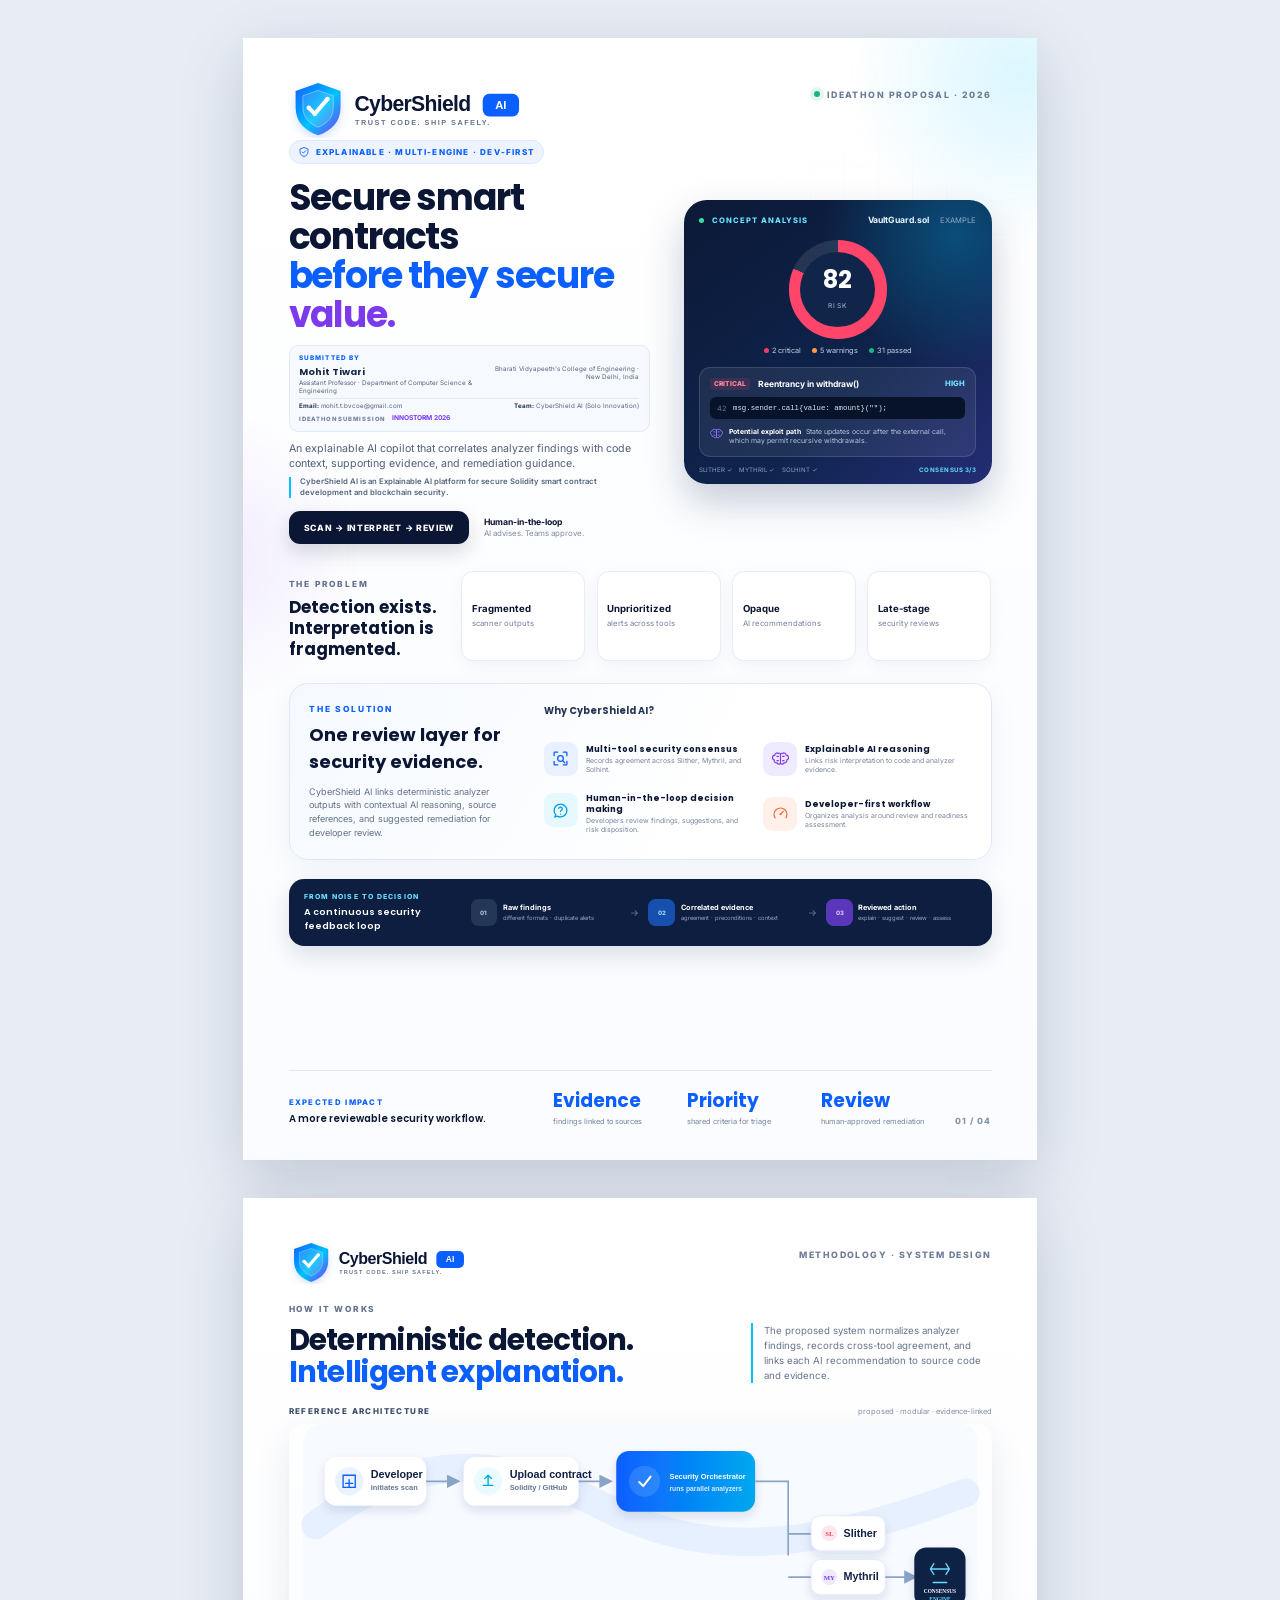
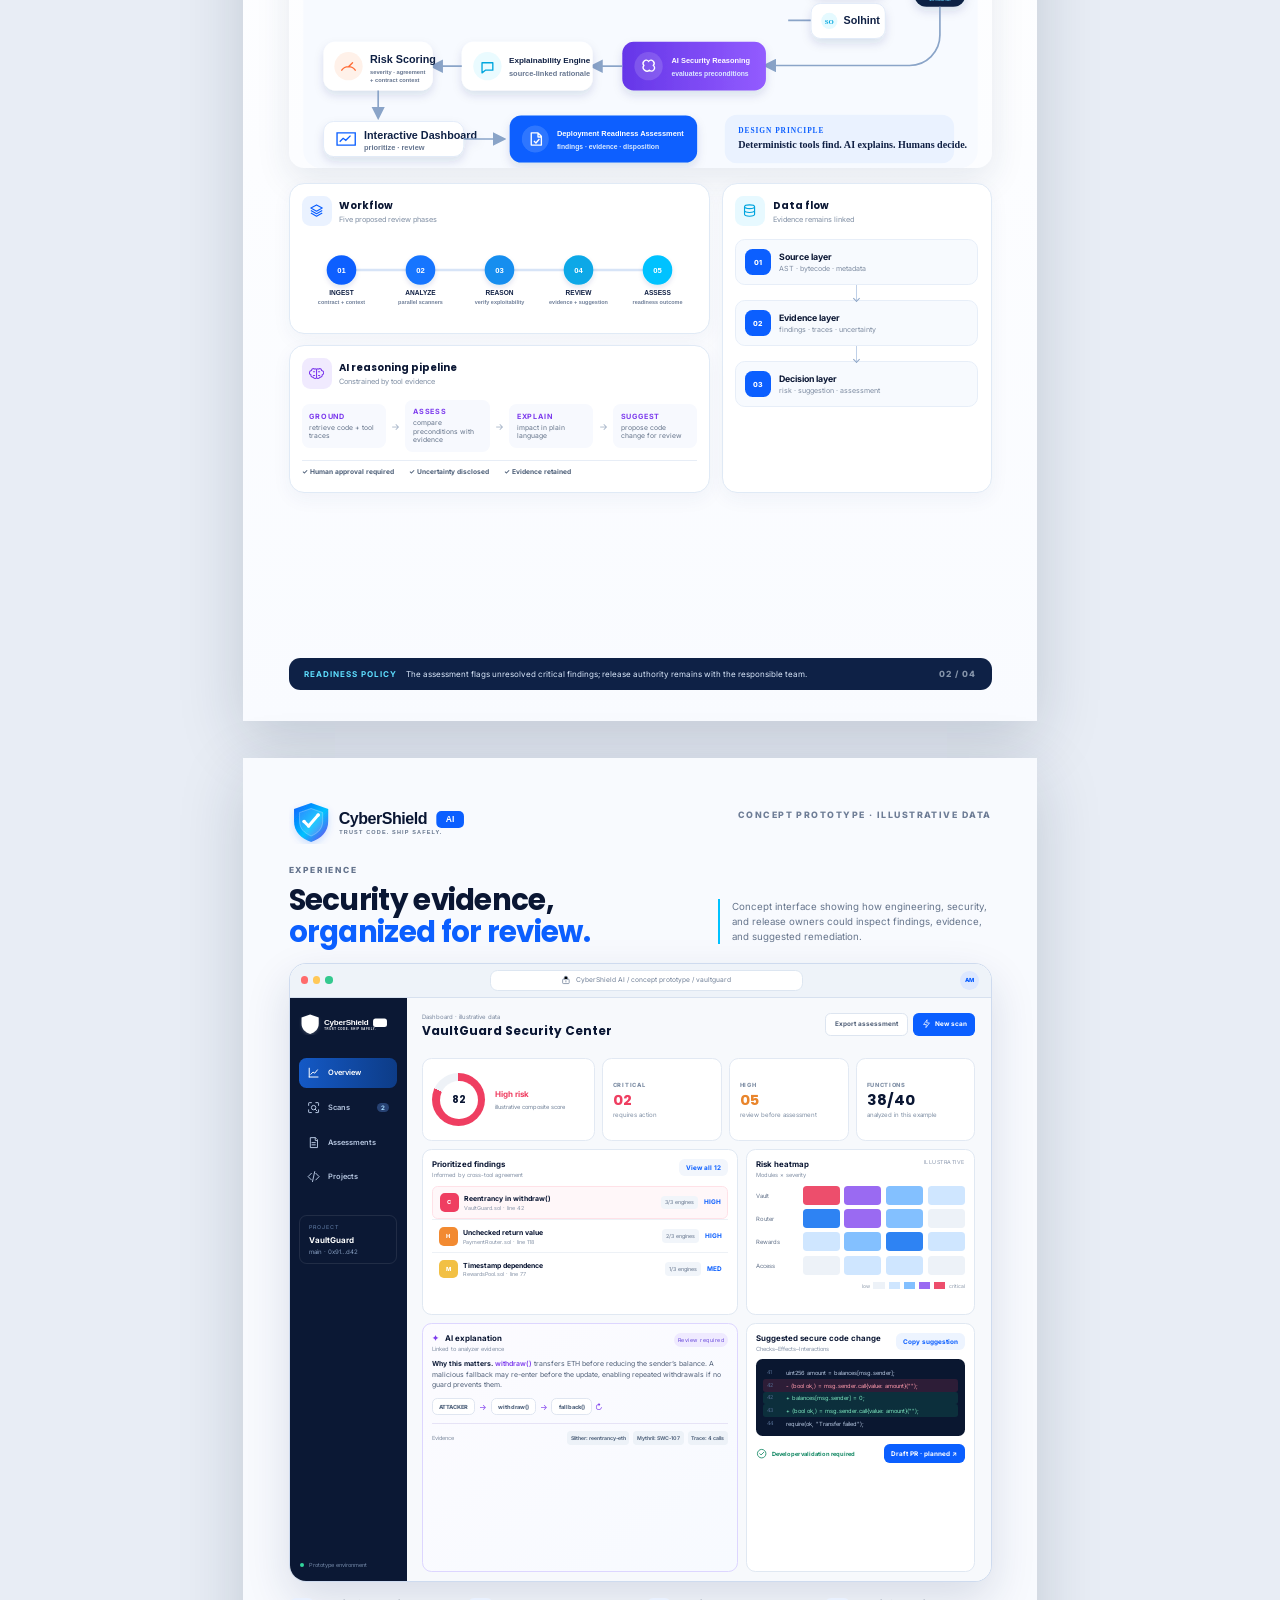
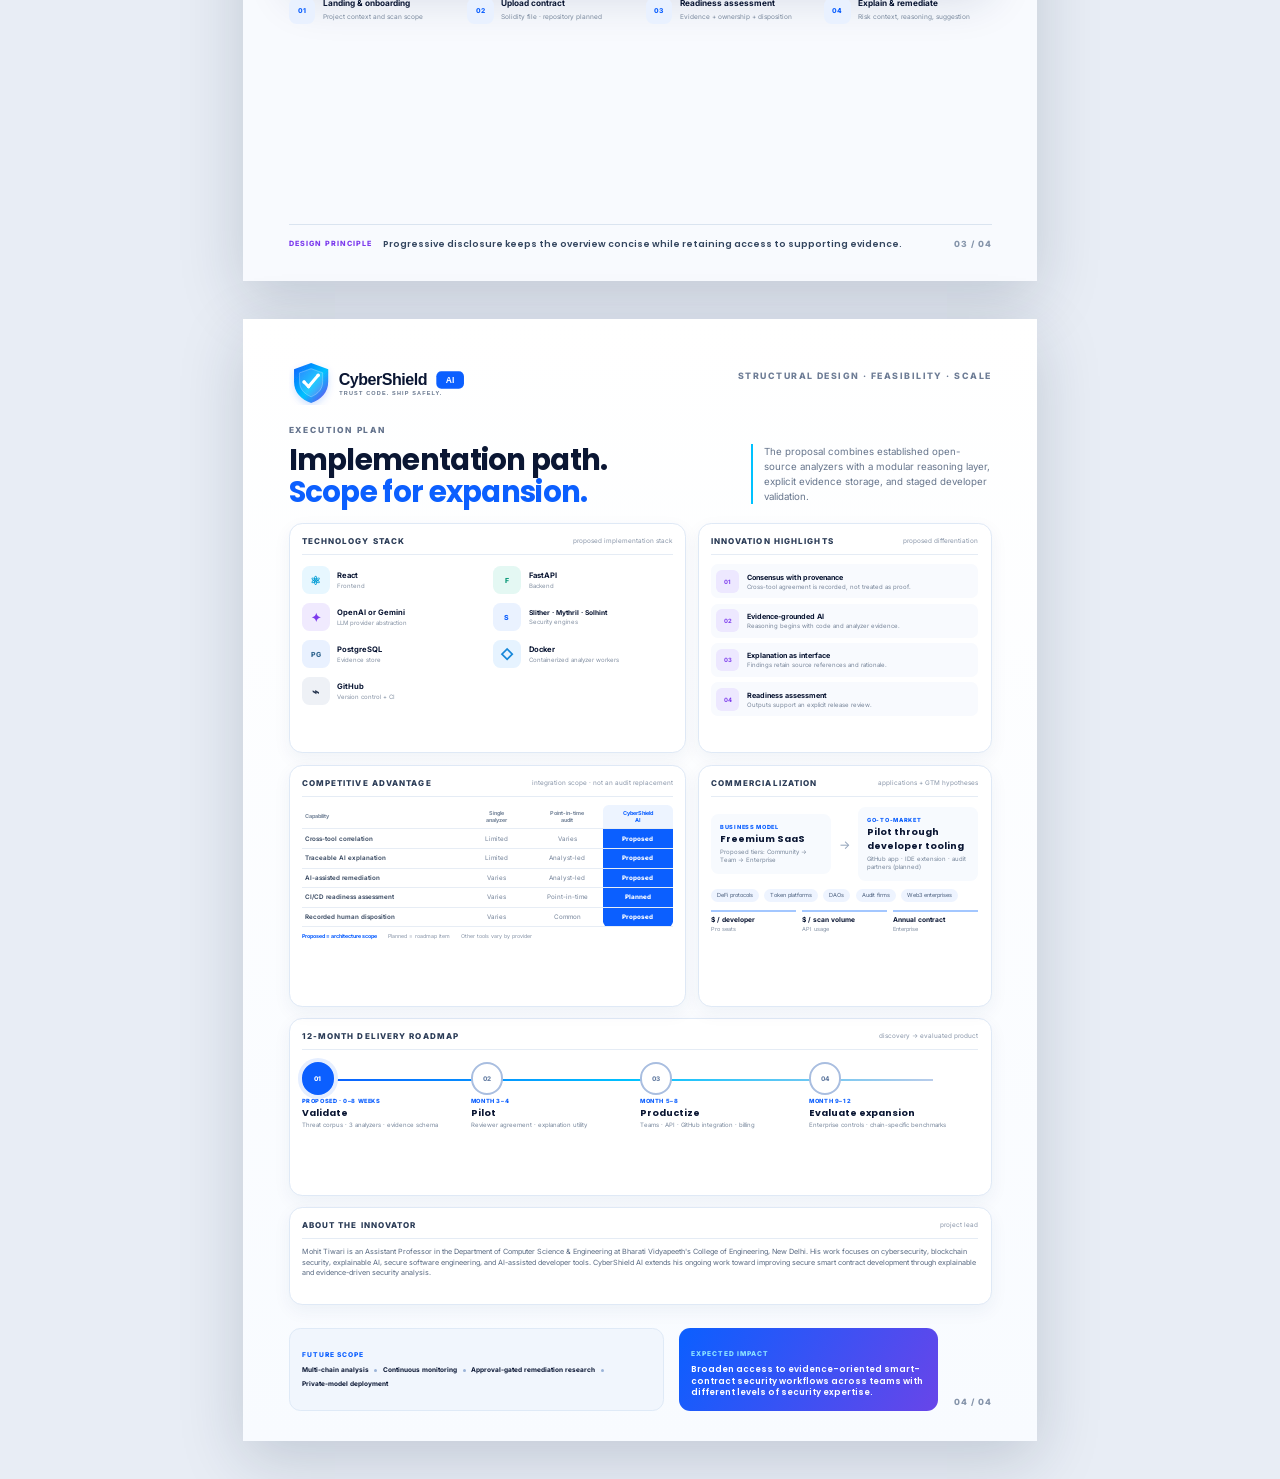
==== index.html @ bfceab49 "Initial release of CyberShield AI ideathon submission" ====
<!doctype html>
<html lang="en">
<head>
  <meta charset="utf-8">
  <meta name="viewport" content="width=device-width,initial-scale=1">
  <meta name="description" content="CyberShield AI — Explainable AI Copilot for Smart Contract Security. International ideathon proposal.">
  <title>CyberShield AI — Ideathon Proposal</title>
  <link rel="stylesheet" href="styles.css">
</head>
<body>
  <main class="proposal" aria-label="CyberShield AI four-page ideathon proposal">

    <!-- PAGE 1 — TITLE & IDEA -->
    <section class="page page-one" aria-labelledby="p1-title">
      <div class="orb orb-one"></div><div class="orb orb-two"></div><div class="grid-glow"></div>
      <header class="page-header">
        <img class="brand" src="assets/logo.svg" alt="CyberShield AI">
        <div class="header-meta"><span class="live-dot"></span> IDEATHON PROPOSAL · 2026</div>
      </header>

      <div class="hero-grid">
        <div class="hero-copy">
          <div class="eyebrow"><svg><use href="assets/icons/icons.svg#shield"></use></svg> EXPLAINABLE · MULTI-ENGINE · DEV-FIRST</div>
          <h1 id="p1-title">Secure smart contracts<br><span>before they secure</span><span>value.</span></h1>
          <div class="submission-meta" aria-label="Submission details">
            <div class="submission-label">SUBMITTED BY</div>
            <div class="submission-name"><strong>Mohit Tiwari</strong><span>Assistant Professor · Department of Computer Science &amp; Engineering</span></div>
            <div class="submission-affiliation">Bharati Vidyapeeth's College of Engineering · New Delhi, India</div>
            <div class="submission-contact"><span><b>Email:</b> mohit.t.bvcoe@gmail.com</span><span><b>Team:</b> CyberShield AI (Solo Innovation)</span></div>
            <div class="submission-event"><span>IDEATHON SUBMISSION</span><b>INNOSTORM 2026</b></div>
          </div>
          <p class="hero-sub">An explainable AI copilot that correlates analyzer findings with code context, supporting evidence, and remediation guidance.</p>
          <p class="platform-statement">CyberShield AI is an Explainable AI platform for secure Solidity smart contract development and blockchain security.</p>
          <div class="hero-actions">
            <div class="primary-pill">SCAN → INTERPRET → REVIEW</div>
            <div class="trust-note"><strong>Human-in-the-loop</strong><span>AI advises. Teams approve.</span></div>
          </div>
        </div>

        <div class="hero-visual" aria-label="CyberShield concept security analysis preview">
          <div class="visual-top"><span><i></i> CONCEPT ANALYSIS</span><b>VaultGuard.sol</b><em>EXAMPLE</em></div>
          <div class="score-ring"><div><strong>82</strong><span>RISK</span></div></div>
          <div class="signal-row"><span><i class="critical"></i>2 critical</span><span><i class="warning"></i>5 warnings</span><span><i class="passed"></i>31 passed</span></div>
          <div class="finding-card">
            <div class="finding-line"><span>CRITICAL</span><b>Reentrancy in withdraw()</b><em>HIGH</em></div>
            <div class="code-mini"><i>42</i><code>msg.sender.call{value: amount}("");</code></div>
            <div class="reason-mini"><svg><use href="assets/icons/icons.svg#brain"></use></svg><p><b>Potential exploit path</b> State updates occur after the external call, which may permit recursive withdrawals.</p></div>
          </div>
          <div class="visual-footer"><span>SLITHER ✓</span><span>MYTHRIL ✓</span><span>SOLHINT ✓</span><b>CONSENSUS 3/3</b></div>
        </div>
      </div>

      <div class="problem-strip">
        <div class="problem-lead"><span class="section-kicker">THE PROBLEM</span><h2>Detection exists.<br>Interpretation is fragmented.</h2></div>
        <div class="pain-stat"><strong>Fragmented</strong><span>scanner outputs</span></div>
        <div class="pain-stat"><strong>Unprioritized</strong><span>alerts across tools</span></div>
        <div class="pain-stat"><strong>Opaque</strong><span>AI recommendations</span></div>
        <div class="pain-stat"><strong>Late-stage</strong><span>security reviews</span></div>
      </div>

      <div class="solution-block">
        <div class="solution-intro">
          <div class="section-kicker blue">THE SOLUTION</div>
          <h2>One review layer for security evidence.</h2>
          <p>CyberShield AI links deterministic analyzer outputs with contextual AI reasoning, source references, and suggested remediation for developer review.</p>
        </div>
        <div class="features-grid">
          <div class="why-heading">Why CyberShield AI?</div>
          <article><span class="feature-icon"><svg><use href="assets/icons/icons.svg#scan"></use></svg></span><h3>Multi-tool security consensus</h3><p>Records agreement across Slither, Mythril, and Solhint.</p></article>
          <article><span class="feature-icon violet"><svg><use href="assets/icons/icons.svg#brain"></use></svg></span><h3>Explainable AI reasoning</h3><p>Links risk interpretation to code and analyzer evidence.</p></article>
          <article><span class="feature-icon cyan"><svg><use href="assets/icons/icons.svg#explain"></use></svg></span><h3>Human-in-the-loop decision making</h3><p>Developers review findings, suggestions, and risk disposition.</p></article>
          <article><span class="feature-icon orange"><svg><use href="assets/icons/icons.svg#gauge"></use></svg></span><h3>Developer-first workflow</h3><p>Organizes analysis around review and readiness assessment.</p></article>
        </div>
      </div>

      <div class="decision-bridge" aria-label="CyberShield transformation from analyzer findings to deployment readiness assessment">
        <div class="bridge-label"><span>FROM NOISE TO DECISION</span><b>A continuous security feedback loop</b></div>
        <div class="bridge-step muted"><i>01</i><p><b>Raw findings</b><span>different formats · duplicate alerts</span></p></div><em>→</em>
        <div class="bridge-step blue"><i>02</i><p><b>Correlated evidence</b><span>agreement · preconditions · context</span></p></div><em>→</em>
        <div class="bridge-step violet"><i>03</i><p><b>Reviewed action</b><span>explain · suggest · review · assess</span></p></div>
      </div>

      <footer class="impact-footer">
        <div class="impact-label"><span>EXPECTED IMPACT</span><b>A more reviewable security workflow.</b></div>
        <div class="metric"><strong>Evidence</strong><span>findings linked to sources</span></div>
        <div class="metric"><strong>Priority</strong><span>shared criteria for triage</span></div>
        <div class="metric"><strong>Review</strong><span>human-approved remediation</span></div>
        <div class="page-no">01 / 04</div>
      </footer>
    </section>

    <!-- PAGE 2 — METHODOLOGY -->
    <section class="page page-two" aria-labelledby="p2-title">
      <header class="page-header compact">
        <img class="brand small" src="assets/logo.svg" alt="CyberShield AI">
        <div class="page-label">METHODOLOGY · SYSTEM DESIGN</div>
      </header>
      <div class="title-row">
        <div><span class="section-kicker">HOW IT WORKS</span><h2 id="p2-title">Deterministic detection.<br><span>Intelligent explanation.</span></h2></div>
        <p>The proposed system normalizes analyzer findings, records cross-tool agreement, and links each AI recommendation to source code and evidence.</p>
      </div>

      <div class="architecture-wrap">
        <div class="diagram-caption"><span>REFERENCE ARCHITECTURE</span><em>proposed · modular · evidence-linked</em></div>
        <img src="assets/architecture.svg" alt="CyberShield AI reference architecture">
      </div>

      <div class="methodology-grid">
        <article class="method-card workflow-card">
          <div class="card-heading"><span class="iconbox"><svg><use href="assets/icons/icons.svg#layers"></use></svg></span><div><b>Workflow</b><small>Five proposed review phases</small></div></div>
          <img src="assets/workflow.svg" alt="Five-stage workflow from contract ingestion to readiness assessment">
        </article>
        <article class="method-card data-card">
          <div class="card-heading"><span class="iconbox cyan"><svg><use href="assets/icons/icons.svg#database"></use></svg></span><div><b>Data flow</b><small>Evidence remains linked</small></div></div>
          <div class="flow-stack">
            <div><span>01</span><p><b>Source layer</b><small>AST · bytecode · metadata</small></p></div>
            <i></i>
            <div><span>02</span><p><b>Evidence layer</b><small>findings · traces · uncertainty</small></p></div>
            <i></i>
            <div><span>03</span><p><b>Decision layer</b><small>risk · suggestion · assessment</small></p></div>
          </div>
        </article>
        <article class="method-card ai-card">
          <div class="card-heading"><span class="iconbox violet"><svg><use href="assets/icons/icons.svg#brain"></use></svg></span><div><b>AI reasoning pipeline</b><small>Constrained by tool evidence</small></div></div>
          <div class="reason-chain">
            <div><b>GROUND</b><span>retrieve code + tool traces</span></div><i>→</i>
            <div><b>ASSESS</b><span>compare preconditions with evidence</span></div><i>→</i>
            <div><b>EXPLAIN</b><span>impact in plain language</span></div><i>→</i>
            <div><b>SUGGEST</b><span>propose code change for review</span></div>
          </div>
          <div class="guardrail-row"><span>✓ Human approval required</span><span>✓ Uncertainty disclosed</span><span>✓ Evidence retained</span></div>
        </article>
      </div>

      <div class="method-footer"><div><b>READINESS POLICY</b> The assessment flags unresolved critical findings; release authority remains with the responsible team.</div><span class="page-no">02 / 04</span></div>
    </section>

    <!-- PAGE 3 — PROTOTYPE -->
    <section class="page page-three" aria-labelledby="p3-title">
      <header class="page-header compact">
        <img class="brand small" src="assets/logo.svg" alt="CyberShield AI">
        <div class="page-label">CONCEPT PROTOTYPE · ILLUSTRATIVE DATA</div>
      </header>
      <div class="title-row prototype-title">
        <div><span class="section-kicker">EXPERIENCE</span><h2 id="p3-title">Security evidence,<br><span>organized for review.</span></h2></div>
        <p>Concept interface showing how engineering, security, and release owners could inspect findings, evidence, and suggested remediation.</p>
      </div>

      <div class="product-stage">
        <div class="browser-chrome"><div class="traffic"><i></i><i></i><i></i></div><div class="urlbar"><svg><use href="assets/icons/icons.svg#lock"></use></svg> CyberShield AI / concept prototype / vaultguard</div><div class="avatar">AM</div></div>
        <div class="product-shell">
          <aside class="sidebar">
            <img src="assets/logo.svg" alt="CyberShield AI">
            <nav><a class="active"><svg><use href="assets/icons/icons.svg#chart"></use></svg>Overview</a><a><svg><use href="assets/icons/icons.svg#scan"></use></svg>Scans <b>2</b></a><a><svg><use href="assets/icons/icons.svg#report"></use></svg>Assessments</a><a><svg><use href="assets/icons/icons.svg#code"></use></svg>Projects</a></nav>
            <div class="side-project"><span>PROJECT</span><b>VaultGuard</b><small>main · 0x91…d42</small></div>
            <div class="side-bottom"><span class="status-dot"></span> Prototype environment</div>
          </aside>
          <div class="app-main">
            <div class="app-top"><div><span>Dashboard · illustrative data</span><b>VaultGuard Security Center</b></div><div class="app-actions"><button class="ghost-btn">Export assessment</button><button class="scan-btn"><svg><use href="assets/icons/icons.svg#bolt"></use></svg> New scan</button></div></div>
            <div class="kpi-row">
              <div class="risk-kpi"><div class="mini-ring"><strong>82</strong></div><p><b>High risk</b><span>illustrative composite score</span></p></div>
              <div><span>CRITICAL</span><strong class="red">02</strong><small>requires action</small></div>
              <div><span>HIGH</span><strong class="amber">05</strong><small>review before assessment</small></div>
              <div><span>FUNCTIONS</span><strong>38/40</strong><small>analyzed in this example</small></div>
            </div>
            <div class="dashboard-grid">
              <section class="dash-card findings">
                <div class="dash-head"><div><b>Prioritized findings</b><span>Informed by cross-tool agreement</span></div><button>View all 12</button></div>
                <div class="finding-row selected"><span class="sev critical">C</span><div><b>Reentrancy in withdraw()</b><small>VaultGuard.sol · line 42</small></div><em>3/3 engines</em><strong>HIGH</strong></div>
                <div class="finding-row"><span class="sev high">H</span><div><b>Unchecked return value</b><small>PaymentRouter.sol · line 118</small></div><em>2/3 engines</em><strong>HIGH</strong></div>
                <div class="finding-row"><span class="sev medium">M</span><div><b>Timestamp dependence</b><small>RewardsPool.sol · line 77</small></div><em>1/3 engines</em><strong>MED</strong></div>
              </section>
              <section class="dash-card heatmap">
                <div class="dash-head"><div><b>Risk heatmap</b><span>Modules × severity</span></div><small>ILLUSTRATIVE</small></div>
                <div class="heat-labels"><span>Vault</span><i class="h5"></i><i class="h4"></i><i class="h2"></i><i class="h1"></i><span>Router</span><i class="h3"></i><i class="h4"></i><i class="h2"></i><i class="h0"></i><span>Rewards</span><i class="h1"></i><i class="h2"></i><i class="h3"></i><i class="h1"></i><span>Access</span><i class="h0"></i><i class="h1"></i><i class="h1"></i><i class="h0"></i></div>
                <div class="heat-legend"><span>low</span><i></i><i></i><i></i><i></i><i></i><span>critical</span></div>
              </section>
              <section class="dash-card ai-panel">
                <div class="dash-head"><div><b><span class="ai-spark">✦</span> AI explanation</b><span>Linked to analyzer evidence</span></div><small class="confidence">Review required</small></div>
                <p><strong>Why this matters.</strong> <code>withdraw()</code> transfers ETH before reducing the sender’s balance. A malicious fallback may re-enter before the update, enabling repeated withdrawals if no guard prevents them.</p>
                <div class="exploit-path"><span>ATTACKER</span><i>→</i><span>withdraw()</span><i>→</i><span>fallback()</span><i>↻</i></div>
                <div class="evidence"><span>Evidence</span><b>Slither: reentrancy-eth</b><b>Mythril: SWC-107</b><b>Trace: 4 calls</b></div>
              </section>
              <section class="dash-card code-panel">
                <div class="dash-head"><div><b>Suggested secure code change</b><span>Checks–Effects–Interactions</span></div><button class="copy">Copy suggestion</button></div>
                <div class="diff"><div><i>41</i><code>uint256 amount = balances[msg.sender];</code></div><div class="minus"><i>42</i><code>- (bool ok,) = msg.sender.call{value: amount}("");</code></div><div class="plus"><i>42</i><code>+ balances[msg.sender] = 0;</code></div><div class="plus"><i>43</i><code>+ (bool ok,) = msg.sender.call{value: amount}("");</code></div><div><i>44</i><code>require(ok, "Transfer failed");</code></div></div>
                <div class="recommend-footer"><span><svg><use href="assets/icons/icons.svg#check"></use></svg> Developer validation required</span><button>Draft PR · planned ↗</button></div>
              </section>
            </div>
          </div>
        </div>
      </div>

      <div class="prototype-captions">
        <div><span>01</span><b>Landing & onboarding</b><small>Project context and scan scope</small></div>
        <div><span>02</span><b>Upload contract</b><small>Solidity file · repository planned</small></div>
        <div><span>03</span><b>Readiness assessment</b><small>Evidence + ownership + disposition</small></div>
        <div><span>04</span><b>Explain & remediate</b><small>Risk context, reasoning, suggestion</small></div>
      </div>
      <div class="page-three-footer"><span>DESIGN PRINCIPLE</span><b>Progressive disclosure keeps the overview concise while retaining access to supporting evidence.</b><span class="page-no">03 / 04</span></div>
    </section>

    <!-- PAGE 4 — STRUCTURAL DESIGN & FEASIBILITY -->
    <section class="page page-four" aria-labelledby="p4-title">
      <header class="page-header compact">
        <img class="brand small" src="assets/logo.svg" alt="CyberShield AI">
        <div class="page-label">STRUCTURAL DESIGN · FEASIBILITY · SCALE</div>
      </header>
      <div class="title-row feasibility-title">
        <div><span class="section-kicker">EXECUTION PLAN</span><h2 id="p4-title">Implementation path.<br><span>Scope for expansion.</span></h2></div>
        <p>The proposal combines established open-source analyzers with a modular reasoning layer, explicit evidence storage, and staged developer validation.</p>
      </div>

      <div class="feasibility-grid">
        <section class="stack-card panel">
          <div class="panel-title"><span>TECHNOLOGY STACK</span><small>proposed implementation stack</small></div>
          <div class="stack-grid">
            <div><span class="tech-logo react">⚛</span><p><b>React</b><small>Frontend</small></p></div>
            <div><span class="tech-logo fast">F</span><p><b>FastAPI</b><small>Backend</small></p></div>
            <div><span class="tech-logo ai">✦</span><p><b>OpenAI or Gemini</b><small>LLM provider abstraction</small></p></div>
            <div><span class="tech-logo secure">S</span><p><b>Slither · Mythril · Solhint</b><small>Security engines</small></p></div>
            <div><span class="tech-logo db">PG</span><p><b>PostgreSQL</b><small>Evidence store</small></p></div>
            <div><span class="tech-logo docker">◇</span><p><b>Docker</b><small>Containerized analyzer workers</small></p></div>
            <div><span class="tech-logo git">⌁</span><p><b>GitHub</b><small>Version control + CI</small></p></div>
          </div>
        </section>

        <section class="innovation-card panel">
          <div class="panel-title"><span>INNOVATION HIGHLIGHTS</span><small>proposed differentiation</small></div>
          <div class="innovation-list">
            <div><b>01</b><p><strong>Consensus with provenance</strong><span>Cross-tool agreement is recorded, not treated as proof.</span></p></div>
            <div><b>02</b><p><strong>Evidence-grounded AI</strong><span>Reasoning begins with code and analyzer evidence.</span></p></div>
            <div><b>03</b><p><strong>Explanation as interface</strong><span>Findings retain source references and rationale.</span></p></div>
            <div><b>04</b><p><strong>Readiness assessment</strong><span>Outputs support an explicit release review.</span></p></div>
          </div>
        </section>

        <section class="comparison-card panel">
          <div class="panel-title"><span>COMPETITIVE ADVANTAGE</span><small>integration scope · not an audit replacement</small></div>
          <table>
            <thead><tr><th>Capability</th><th>Single<br>analyzer</th><th>Point-in-time<br>audit</th><th>CyberShield<br>AI</th></tr></thead>
            <tbody>
              <tr><td>Cross-tool correlation</td><td>Limited</td><td>Varies</td><td class="win">Proposed</td></tr>
              <tr><td>Traceable AI explanation</td><td>Limited</td><td>Analyst-led</td><td class="win">Proposed</td></tr>
              <tr><td>AI-assisted remediation</td><td>Varies</td><td>Analyst-led</td><td class="win">Proposed</td></tr>
              <tr><td>CI/CD readiness assessment</td><td>Varies</td><td>Point-in-time</td><td class="win">Planned</td></tr>
              <tr><td>Recorded human disposition</td><td>Varies</td><td>Common</td><td class="win">Proposed</td></tr>
            </tbody>
          </table>
          <div class="legend"><span>Proposed = architecture scope</span><span>Planned = roadmap item</span><span>Other tools vary by provider</span></div>
        </section>

        <section class="model-card panel">
          <div class="panel-title"><span>COMMERCIALIZATION</span><small>applications + GTM hypotheses</small></div>
          <div class="model-top"><div><span>BUSINESS MODEL</span><b>Freemium SaaS</b><small>Proposed tiers: Community → Team → Enterprise</small></div><div class="arr">→</div><div><span>GO-TO-MARKET</span><b>Pilot through developer tooling</b><small>GitHub app · IDE extension · audit partners (planned)</small></div></div>
          <div class="application-row"><span>DeFi protocols</span><span>Token platforms</span><span>DAOs</span><span>Audit firms</span><span>Web3 enterprises</span></div>
          <div class="revenue-row"><div><b>$ / developer</b><span>Pro seats</span></div><div><b>$ / scan volume</b><span>API usage</span></div><div><b>Annual contract</b><span>Enterprise</span></div></div>
        </section>
      </div>

      <section class="roadmap panel">
        <div class="panel-title"><span>12-MONTH DELIVERY ROADMAP</span><small>discovery → evaluated product</small></div>
        <div class="timeline">
          <div class="phase done"><i>01</i><p><span>PROPOSED · 0–8 WEEKS</span><b>Validate</b><small>Threat corpus · 3 analyzers · evidence schema</small></p></div>
          <div class="phase"><i>02</i><p><span>MONTH 3–4</span><b>Pilot</b><small>Reviewer agreement · explanation utility</small></p></div>
          <div class="phase"><i>03</i><p><span>MONTH 5–8</span><b>Productize</b><small>Teams · API · GitHub integration · billing</small></p></div>
          <div class="phase"><i>04</i><p><span>MONTH 9–12</span><b>Evaluate expansion</b><small>Enterprise controls · chain-specific benchmarks</small></p></div>
        </div>
      </section>

      <section class="innovator-card panel">
        <div class="panel-title"><span>ABOUT THE INNOVATOR</span><small>project lead</small></div>
        <p>Mohit Tiwari is an Assistant Professor in the Department of Computer Science &amp; Engineering at Bharati Vidyapeeth's College of Engineering, New Delhi. His work focuses on cybersecurity, blockchain security, explainable AI, secure software engineering, and AI-assisted developer tools. CyberShield AI extends his ongoing work toward improving secure smart contract development through explainable and evidence-driven security analysis.</p>
      </section>

      <div class="future-impact">
        <div class="future"><span>FUTURE SCOPE</span><p><b>Multi-chain analysis</b><i></i><b>Continuous monitoring</b><i></i><b>Approval-gated remediation research</b><i></i><b>Private-model deployment</b></p></div>
        <div class="north-star"><span>EXPECTED IMPACT</span><strong>Broaden access to evidence-oriented smart-contract security workflows across teams with different levels of security expertise.</strong></div>
        <span class="page-no">04 / 04</span>
      </div>
    </section>
  </main>
</body>
</html>
---- styles.css ----
@font-face{font-family:Inter;src:url('assets/fonts/Inter-Regular.ttf') format('truetype');font-weight:400;font-style:normal;font-display:swap}
@font-face{font-family:Inter;src:url('assets/fonts/Inter-SemiBold.ttf') format('truetype');font-weight:600;font-style:normal;font-display:swap}
@font-face{font-family:Inter;src:url('assets/fonts/Inter-Bold.ttf') format('truetype');font-weight:700;font-style:normal;font-display:swap}
@font-face{font-family:Inter;src:url('assets/fonts/Inter-ExtraBold.ttf') format('truetype');font-weight:800;font-style:normal;font-display:swap}
@font-face{font-family:Poppins;src:url('assets/fonts/Poppins-Medium.ttf') format('truetype');font-weight:500;font-style:normal;font-display:swap}
@font-face{font-family:Poppins;src:url('assets/fonts/Poppins-SemiBold.ttf') format('truetype');font-weight:600;font-style:normal;font-display:swap}
@font-face{font-family:Poppins;src:url('assets/fonts/Poppins-Bold.ttf') format('truetype');font-weight:700;font-style:normal;font-display:swap}
@font-face{font-family:Poppins;src:url('assets/fonts/Poppins-ExtraBold.ttf') format('truetype');font-weight:800;font-style:normal;font-display:swap}

:root{--blue:#0B5FFF;--cyan:#00C2FF;--violet:#7C3AED;--ink:#0A1633;--navy:#102044;--muted:#65758F;--line:#DCE7F5;--soft:#F4F8FD;--red:#EF3E61;--amber:#FF9B42;--green:#18B781;--shadow:0 12px 34px rgba(25,54,101,.10)}
*{box-sizing:border-box}
html,body{margin:0;padding:0;background:#E8EDF5;color:var(--ink);font-family:Inter,Arial,sans-serif;-webkit-print-color-adjust:exact;print-color-adjust:exact}
body{min-width:210mm}
.proposal{width:210mm;margin:0 auto}
.page{position:relative;width:210mm;height:297mm;overflow:hidden;background:#fff;padding:11mm 12mm 9mm;page-break-after:always;break-after:page}
.page:last-child{page-break-after:auto;break-after:auto}
h1,h2,h3,p{margin:0}
h1,h2,h3{font-family:Poppins,Arial,sans-serif}
svg{display:block}
.page-header{height:14mm;display:flex;align-items:flex-start;justify-content:space-between;position:relative;z-index:2}
.brand{width:63mm;height:auto}.brand.small{width:48mm}
.header-meta,.page-label{display:flex;align-items:center;gap:7px;font-size:6.6pt;font-weight:800;letter-spacing:1.45px;color:#6E7D96;margin-top:2.5mm}
.live-dot{width:6px;height:6px;border-radius:50%;background:var(--green);box-shadow:0 0 0 4px rgba(24,183,129,.12)}
.section-kicker{font-size:6.3pt;font-weight:800;letter-spacing:1.8px;color:#63728C}.section-kicker.blue{color:var(--blue)}
.page-no{font-size:6.4pt;font-weight:800;letter-spacing:1px;color:#8594AA;white-space:nowrap}

/* PAGE 1 */
.page-one{background:linear-gradient(180deg,#fff 0%,#FAFCFF 100%)}
.orb{position:absolute;border-radius:50%;filter:blur(4px);pointer-events:none}.orb-one{width:90mm;height:90mm;right:-40mm;top:-35mm;background:radial-gradient(circle,rgba(0,194,255,.14),rgba(11,95,255,0) 70%)}.orb-two{width:75mm;height:75mm;left:-45mm;top:100mm;background:radial-gradient(circle,rgba(124,58,237,.09),rgba(124,58,237,0) 72%)}
.grid-glow{position:absolute;width:78mm;height:78mm;right:0;top:16mm;opacity:.28;background-image:linear-gradient(#D9E8FF 1px,transparent 1px),linear-gradient(90deg,#D9E8FF 1px,transparent 1px);background-size:9mm 9mm;mask-image:radial-gradient(circle at center,#000 0,transparent 72%)}
.hero-grid{position:relative;z-index:1;display:grid;grid-template-columns:1.08fr .92fr;gap:9mm;min-height:78mm;align-items:center;margin-top:2mm}
.eyebrow{display:inline-flex;align-items:center;gap:6px;background:#EEF4FF;border:1px solid #DCE9FF;color:var(--blue);font-size:6.1pt;font-weight:800;letter-spacing:1.2px;padding:5px 8px;border-radius:99px;margin-bottom:4mm}.eyebrow svg{width:12px;height:12px}
.hero-copy h1{font-size:27pt;line-height:1.08;letter-spacing:-1.15px;font-weight:700}.hero-copy h1 span{display:block;color:var(--blue)}.hero-copy h1 span:last-child{color:var(--violet)}
.submission-meta{margin-top:2.7mm;padding:2.2mm 2.5mm;background:#F6F9FE;border:1px solid #DFE9F7;border-radius:2.5mm;display:grid;grid-template-columns:1fr auto;gap:.7mm 2mm;color:#51617A}.submission-label{grid-column:1/-1;font-size:4.8pt;font-weight:800;letter-spacing:1.1px;color:var(--blue)}.submission-name{display:flex;flex-direction:column}.submission-name strong{font:700 7pt Poppins;color:#162746}.submission-name span,.submission-affiliation,.submission-contact span{font-size:4.7pt;line-height:1.35}.submission-affiliation{text-align:right;max-width:41mm}.submission-contact{grid-column:1/-1;display:flex;justify-content:space-between;gap:2mm;padding-top:.7mm;border-top:1px solid #E1E9F4}.submission-contact b{color:#243650}.submission-event{grid-column:1/-1;display:flex;align-items:center;gap:1.8mm;margin-top:.4mm}.submission-event span{font-size:4.4pt;font-weight:800;letter-spacing:.8px;color:#73829A}.submission-event b{font-size:5pt;color:var(--violet)}
.hero-sub{font-size:8pt;line-height:1.45;color:#506079;max-width:91mm;margin-top:2.4mm}.platform-statement{font-size:5.8pt;line-height:1.35;color:#52647E;font-weight:600;max-width:91mm;margin-top:1.5mm;padding-left:2.5mm;border-left:2px solid var(--cyan)}
.hero-actions{display:flex;align-items:center;gap:4mm;margin-top:3.5mm}.primary-pill{background:var(--ink);color:white;padding:3mm 4mm;border-radius:3mm;font-size:6.5pt;font-weight:800;letter-spacing:.7px;box-shadow:0 8px 20px rgba(10,22,51,.16)}.trust-note{display:flex;flex-direction:column}.trust-note strong{font-size:6.5pt}.trust-note span{font-size:5.9pt;color:#7E8CA1;margin-top:1px}
.hero-visual{position:relative;background:linear-gradient(145deg,#0C1937,#102A59);height:75mm;border-radius:6mm;padding:4mm;color:#fff;box-shadow:0 18px 38px rgba(11,40,89,.23);overflow:hidden}.hero-visual:before{content:"";position:absolute;inset:0;background:radial-gradient(circle at 88% 12%,rgba(0,194,255,.28),transparent 36%),linear-gradient(135deg,transparent 60%,rgba(124,58,237,.19));pointer-events:none}
.visual-top{position:relative;display:grid;grid-template-columns:1fr auto auto;align-items:center;gap:3mm;font-size:5.7pt;color:#90A7C9}.visual-top span{font-weight:800;letter-spacing:1px;color:#69E2FF}.visual-top span i{display:inline-block;width:5px;height:5px;border-radius:50%;background:#31E3A5;margin-right:5px}.visual-top b{font-size:6.5pt;color:#EAF3FF}.visual-top em{font-style:normal}
.score-ring{position:relative;width:26mm;height:26mm;margin:4mm auto 2mm;border-radius:50%;background:conic-gradient(#FF466A 0 82%,rgba(255,255,255,.1) 82%);display:grid;place-items:center}.score-ring:after{content:"";position:absolute;width:20mm;height:20mm;background:#11254B;border-radius:50%}.score-ring div{z-index:1;text-align:center}.score-ring strong{font:700 18pt Poppins;display:block;line-height:1}.score-ring span{font-size:5pt;letter-spacing:1.4px;color:#A9B9D1}
.signal-row{position:relative;display:flex;justify-content:center;gap:3mm;font-size:5.5pt;color:#C4D3EA;margin-bottom:3mm}.signal-row i{display:inline-block;width:5px;height:5px;border-radius:50%;margin-right:3px}.critical{background:var(--red)}.warning{background:var(--amber)}.passed{background:var(--green)}
.finding-card{position:relative;background:rgba(255,255,255,.07);border:1px solid rgba(255,255,255,.12);border-radius:3mm;padding:2.7mm}.finding-line{display:grid;grid-template-columns:auto 1fr auto;align-items:center;gap:2mm}.finding-line span{font-size:5pt;font-weight:800;color:#FF8AA0;background:rgba(239,62,97,.14);padding:2px 4px;border-radius:3px}.finding-line b{font-size:6.4pt}.finding-line em{font-size:5.7pt;font-style:normal;color:#70E4FF;font-weight:800}.code-mini{margin-top:2mm;background:#071329;border-radius:1.6mm;padding:1.7mm;font-size:5.5pt;display:flex;gap:2mm}.code-mini i{font-style:normal;color:#617795}.code-mini code{color:#D9E9FF}.reason-mini{margin-top:2mm;display:flex;align-items:flex-start;gap:1.5mm}.reason-mini svg{width:13px;height:13px;color:#8E73FF;flex:none}.reason-mini p{font-size:5.2pt;line-height:1.35;color:#B9C8DE}.reason-mini b{color:#fff;display:inline;margin-right:3px}.visual-footer{position:relative;display:flex;align-items:center;gap:2mm;margin-top:2.5mm;font-size:4.6pt;color:#8CA2C1}.visual-footer b{margin-left:auto;color:#62DFFF;letter-spacing:.5px}
.problem-strip{position:relative;z-index:1;display:grid;grid-template-columns:1.3fr repeat(4,1fr);gap:3mm;margin-top:7mm;align-items:stretch}.problem-lead h2{font-size:12.5pt;line-height:1.25;margin-top:2mm}.pain-stat{padding:3.2mm 2.6mm;background:#fff;border:1px solid #E5EDF8;border-radius:3.2mm;box-shadow:0 5px 15px rgba(28,63,116,.05);display:flex;flex-direction:column;justify-content:center}.pain-stat strong{font-size:7.2pt}.pain-stat span{font-size:5.8pt;color:#74829A;margin-top:1.3mm}
.solution-block{position:relative;z-index:1;display:grid;grid-template-columns:1fr 2.05fr;gap:7mm;margin-top:6mm;padding:5.2mm;border:1px solid #DDE9FA;border-radius:5mm;background:linear-gradient(120deg,#F5F9FF,#fff 62%);box-shadow:0 8px 28px rgba(24,64,124,.06)}.solution-intro h2{font-size:13.5pt;margin-top:2mm}.solution-intro p{font-size:6.8pt;line-height:1.5;color:#63728A;margin-top:2.5mm}.solution-intro em{font-style:normal;color:var(--blue);font-weight:700}.features-grid{display:grid;grid-template-columns:repeat(2,1fr);gap:2mm 3mm}.why-heading{grid-column:1/-1;font:700 7.2pt Poppins;color:#243652;margin-bottom:.4mm}.features-grid article{display:grid;grid-template-columns:auto 1fr;grid-template-rows:auto auto;column-gap:2.2mm;align-content:center}.feature-icon{grid-row:1/3;width:9mm;height:9mm;border-radius:2.5mm;background:#E9F1FF;color:var(--blue);display:grid;place-items:center}.feature-icon.violet{background:#F0EAFE;color:var(--violet)}.feature-icon.cyan{background:#E5F9FF;color:#009FDC}.feature-icon.orange{background:#FFF0E9;color:#F36A34}.feature-icon svg{width:4.5mm;height:4.5mm}.features-grid h3{font-size:6.4pt;line-height:1.2;align-self:end}.features-grid p{font-size:5.2pt;line-height:1.3;color:#76859B;align-self:start;margin-top:.6mm}
.decision-bridge{position:relative;z-index:1;display:grid;grid-template-columns:1.05fr 1fr auto 1fr auto 1fr;align-items:center;gap:2.5mm;margin-top:5mm;padding:3.5mm 4mm;background:#0D1E40;border-radius:4mm;color:#fff;box-shadow:0 10px 24px rgba(10,31,70,.13)}.bridge-label{display:flex;flex-direction:column}.bridge-label span{font-size:5.2pt;font-weight:800;letter-spacing:1.1px;color:#66DFFF}.bridge-label b{font:600 7pt Poppins;margin-top:1mm}.bridge-step{display:flex;align-items:center;gap:1.5mm}.bridge-step>i{width:7mm;height:7mm;border-radius:2mm;background:#253756;display:grid;place-items:center;font:800 4.5pt Inter;color:#AFC0D9;font-style:normal}.bridge-step.blue>i{background:#164FAE;color:#9CD6FF}.bridge-step.violet>i{background:#5936BA;color:#D6C7FF}.bridge-step p{display:flex;flex-direction:column}.bridge-step b{font-size:5.5pt}.bridge-step span{font-size:4.4pt;line-height:1.3;color:#93A6C2;margin-top:.5mm}.decision-bridge>em{font-style:normal;color:#6680A6;font-size:7pt}
.impact-footer{position:absolute;left:12mm;right:12mm;bottom:9mm;display:grid;grid-template-columns:2.1fr repeat(3,1fr) auto;gap:4mm;align-items:end;border-top:1px solid #DDE6F3;padding-top:4mm}.impact-label{display:flex;flex-direction:column}.impact-label span{font-size:5.8pt;font-weight:800;letter-spacing:1.3px;color:var(--blue)}.impact-label b{font:600 7.4pt Poppins;margin-top:1.3mm}.metric strong{font:700 14pt Poppins;color:var(--blue)}.metric span{display:block;font-size:5.6pt;color:#77859A;margin-top:.5mm}

/* SHARED TITLE */
.title-row{display:grid;grid-template-columns:1.25fr .75fr;gap:16mm;align-items:end;margin-top:1mm}.title-row h2{font-size:22pt;line-height:1.08;letter-spacing:-.7px;margin-top:2mm}.title-row h2 span{color:var(--blue)}.title-row>p{font-size:7.3pt;line-height:1.55;color:#66758C;border-left:2px solid var(--cyan);padding-left:3mm;margin-bottom:1mm}

/* PAGE 2 */
.page-two{background:linear-gradient(180deg,#fff,#F9FBFF)}
.architecture-wrap{margin-top:5mm}.diagram-caption{display:flex;justify-content:space-between;align-items:center;margin-bottom:2mm}.diagram-caption span{font-size:6pt;font-weight:800;letter-spacing:1.4px;color:#3B4B66}.diagram-caption em{font-style:normal;font-size:5.7pt;color:#8391A6}.architecture-wrap>img{width:100%;height:91mm;object-fit:fill;display:block;border-radius:4mm;box-shadow:var(--shadow)}
.methodology-grid{display:grid;grid-template-columns:1.22fr .78fr;grid-template-rows:40mm 39mm;gap:3mm;margin-top:4mm}.method-card{background:#fff;border:1px solid #E0EAF6;border-radius:4mm;padding:3.2mm;box-shadow:0 6px 19px rgba(30,63,112,.05);overflow:hidden}.workflow-card{grid-column:1}.data-card{grid-column:2;grid-row:1/3}.ai-card{grid-column:1}
.card-heading{display:flex;align-items:center;gap:2mm}.iconbox{width:8mm;height:8mm;border-radius:2.2mm;background:#EAF2FF;color:var(--blue);display:grid;place-items:center}.iconbox.cyan{background:#E7F9FF;color:#00A4DE}.iconbox.violet{background:#F0EAFE;color:var(--violet)}.iconbox svg{width:4mm;height:4mm}.card-heading b{display:block;font:700 7.5pt Poppins}.card-heading small{display:block;font-size:5.5pt;color:#8190A5;margin-top:.3mm}.workflow-card>img{display:block;width:100%;height:24mm;margin-top:1.2mm}
.flow-stack{margin-top:3.5mm}.flow-stack>div{display:flex;align-items:center;gap:2.2mm;background:#F7FAFE;border:1px solid #E7EEF8;border-radius:2.6mm;padding:2.3mm}.flow-stack>div>span{width:7mm;height:7mm;border-radius:2mm;background:var(--blue);display:grid;place-items:center;color:#fff;font-size:5.2pt;font-weight:800}.flow-stack p{display:flex;flex-direction:column}.flow-stack p b{font-size:6.6pt}.flow-stack p small{font-size:5.3pt;color:#7F8DA2;margin-top:.5mm}.flow-stack>i{display:block;width:1px;height:4mm;background:#BFD0E8;margin:0 auto;position:relative}.flow-stack>i:after{content:"";position:absolute;bottom:-1px;left:-2px;width:4px;height:4px;border-right:1px solid #8EA6C6;border-bottom:1px solid #8EA6C6;transform:rotate(45deg)}
.reason-chain{display:grid;grid-template-columns:1fr auto 1fr auto 1fr auto 1fr;align-items:center;gap:1.4mm;margin-top:3mm}.reason-chain>div{background:#F7F9FE;border-radius:2mm;padding:2mm}.reason-chain b{display:block;font-size:5.4pt;letter-spacing:.8px;color:var(--violet)}.reason-chain span{display:block;font-size:5.1pt;color:#66758B;line-height:1.25;margin-top:.8mm}.reason-chain i{font-style:normal;font-size:7pt;color:#9AAAC0}.guardrail-row{display:flex;gap:4mm;margin-top:2mm;padding-top:2mm;border-top:1px solid #E7EDF6}.guardrail-row span{font-size:5pt;font-weight:700;color:#4E6079}
.method-footer{position:absolute;left:12mm;right:12mm;bottom:8mm;display:flex;justify-content:space-between;align-items:center;background:#0E2146;color:#D9E7FA;border-radius:3mm;padding:3mm 4mm;font-size:6pt}.method-footer b{color:#5EDFFF;letter-spacing:1px;margin-right:2mm}

/* PAGE 3 */
.page-three{background:#F8FAFE}.prototype-title{grid-template-columns:1.15fr .85fr}.product-stage{height:164mm;margin-top:4mm;border-radius:4.5mm;background:#fff;box-shadow:0 18px 45px rgba(18,46,91,.14);border:1px solid #CEDBEF;overflow:hidden}
.browser-chrome{height:9mm;background:#EEF3F9;border-bottom:1px solid #D7E1EF;display:flex;align-items:center;padding:0 3mm;gap:3mm}.traffic{display:flex;gap:1.2mm}.traffic i{width:2mm;height:2mm;border-radius:50%;background:#FF6B6B}.traffic i:nth-child(2){background:#FFC857}.traffic i:nth-child(3){background:#34C98F}.urlbar{height:5.5mm;flex:1;max-width:83mm;margin:auto;background:#fff;border:1px solid #DDE6F1;border-radius:2mm;display:flex;align-items:center;justify-content:center;gap:1.4mm;color:#718198;font-size:5pt}.urlbar svg{width:2.6mm;height:2.6mm;color:#6C7D95}.avatar{width:5mm;height:5mm;border-radius:50%;display:grid;place-items:center;background:#DDE8FF;color:#0B5FFF;font-size:4.2pt;font-weight:800}
.product-shell{height:155mm;display:grid;grid-template-columns:31mm 1fr}.sidebar{background:#0B1834;color:#B5C5DF;padding:4mm 2.5mm;position:relative}.sidebar>img{width:24mm;filter:brightness(0) invert(1);margin-bottom:5mm}.sidebar nav{display:flex;flex-direction:column;gap:1.3mm}.sidebar nav a{display:flex;align-items:center;gap:2mm;padding:2.2mm;border-radius:2mm;font-size:5.6pt;font-weight:600}.sidebar nav a svg{width:3.5mm;height:3.5mm}.sidebar nav a b{margin-left:auto;background:#274273;color:#A9DCFF;border-radius:3mm;padding:1px 4px;font-size:4.6pt}.sidebar nav a.active{background:linear-gradient(90deg,#1459C6,#0D3C87);color:#fff}.side-project{margin-top:6mm;padding:2.3mm;border:1px solid rgba(255,255,255,.09);border-radius:2mm;display:flex;flex-direction:column}.side-project span{font-size:4pt;letter-spacing:1px;color:#6480A9}.side-project b{font-size:6pt;color:#fff;margin-top:1.2mm}.side-project small{font-size:4.6pt;color:#8299BB;margin-top:.8mm}.side-bottom{position:absolute;bottom:4mm;left:2.8mm;font-size:4.2pt;color:#7186A5}.status-dot{display:inline-block;width:4px;height:4px;background:#32D49B;border-radius:50%;margin-right:3px}
.app-main{background:#F7F9FC;padding:4mm;overflow:hidden}.app-top{height:12mm;display:flex;justify-content:space-between;align-items:flex-start}.app-top>div:first-child{display:flex;flex-direction:column}.app-top span{font-size:4.5pt;color:#7C8AA0}.app-top b{font:700 9pt Poppins;margin-top:.7mm}.app-actions{display:flex;gap:1.4mm}.app-actions button,.dash-head button,.recommend-footer button{border:0;font:700 4.8pt Inter;border-radius:1.5mm;padding:1.7mm 2.3mm;background:#fff;color:#526179}.app-actions .ghost-btn{border:1px solid #DDE5F0}.app-actions .scan-btn{background:var(--blue);color:#fff;display:flex;align-items:center;gap:1mm}.scan-btn svg{width:2.5mm;height:2.5mm}
.kpi-row{display:grid;grid-template-columns:1.45fr repeat(3,1fr);gap:2mm;height:22mm}.kpi-row>div{background:#fff;border:1px solid #E2E9F3;border-radius:2.5mm;padding:2.5mm;display:flex;flex-direction:column;justify-content:center}.kpi-row>div>span{font-size:4.3pt;font-weight:800;letter-spacing:.7px;color:#8090A6}.kpi-row>div>strong{font:700 11pt Poppins;margin-top:.5mm}.kpi-row>div>small{font-size:4.6pt;color:#8090A5}.kpi-row .risk-kpi{display:flex;flex-direction:row;align-items:center;justify-content:flex-start;gap:2.5mm}.mini-ring{width:14mm;height:14mm;border-radius:50%;background:conic-gradient(var(--red) 0 82%,#EEF2F7 82%);display:grid;place-items:center;position:relative}.mini-ring:after{content:"";position:absolute;width:10mm;height:10mm;border-radius:50%;background:white}.mini-ring strong{font:700 7.5pt Poppins;z-index:1}.risk-kpi p{display:flex;flex-direction:column}.risk-kpi p b{font-size:6pt;color:var(--red)}.risk-kpi p span{font-size:4.3pt;color:#73839A;margin-top:1mm}.kpi-row strong.red{color:var(--red)}.kpi-row strong.amber{color:#E9852C}
.dashboard-grid{display:grid;grid-template-columns:1.16fr .84fr;grid-template-rows:44mm 66mm;gap:2mm;margin-top:2mm}.dash-card{background:#fff;border:1px solid #E0E8F2;border-radius:2.5mm;padding:2.5mm;overflow:hidden}.dash-head{display:flex;justify-content:space-between;align-items:flex-start;margin-bottom:2mm}.dash-head>div{display:flex;flex-direction:column}.dash-head b{font-size:5.9pt}.dash-head b span{display:inline}.dash-head>div>span{font-size:4.3pt;color:#8391A6;margin-top:.5mm}.dash-head button{padding:1.2mm 1.8mm;background:#F2F6FC;color:var(--blue)}.dash-head>small{font-size:4pt;color:#8D9AAF;letter-spacing:.5px}
.finding-row{display:grid;grid-template-columns:auto 1fr auto auto;align-items:center;gap:1.5mm;padding:1.7mm;border-top:1px solid #EDF1F6}.finding-row.selected{background:#FFF7F9;border:1px solid #FFE1E7;border-radius:1.5mm}.finding-row .sev{width:5mm;height:5mm;border-radius:1.3mm;display:grid;place-items:center;color:#fff;font-size:4.2pt;font-weight:800}.sev.high{background:#F28A31}.sev.medium{background:#F2C044}.finding-row div{display:flex;flex-direction:column}.finding-row b{font-size:5.2pt}.finding-row small{font-size:4.1pt;color:#8A97AA;margin-top:.5mm}.finding-row em{font-size:4pt;font-style:normal;color:#65758D;background:#F1F5FA;padding:1mm;border-radius:1mm}.finding-row strong{font-size:4.8pt;color:var(--blue)}
.heatmap{padding-bottom:2mm}.heat-labels{display:grid;grid-template-columns:11mm repeat(4,1fr);gap:1.2mm;align-items:center}.heat-labels span{font-size:4.4pt;color:#66758C}.heat-labels i{height:5mm;border-radius:1mm;background:#EDF2F8}.heat-labels i.h1{background:#CFE6FF}.heat-labels i.h2{background:#83C0FF}.heat-labels i.h3{background:#2E83F3}.heat-labels i.h4{background:#9A6AF2}.heat-labels i.h5{background:#ED4E6C}.heat-legend{display:flex;justify-content:flex-end;align-items:center;gap:1mm;margin-top:2mm;font-size:3.8pt;color:#8A97A9}.heat-legend i{width:3mm;height:1.8mm;background:#EDF2F8}.heat-legend i:nth-of-type(2){background:#CFE6FF}.heat-legend i:nth-of-type(3){background:#83C0FF}.heat-legend i:nth-of-type(4){background:#9A6AF2}.heat-legend i:nth-of-type(5){background:#ED4E6C}
.ai-panel{border-color:#DDD6FF;background:linear-gradient(145deg,#FCFBFF,#F7FAFF)}.ai-spark{color:var(--violet);margin-right:1mm}.confidence{color:#6A4ADB!important;background:#EFEAFF;border-radius:2mm;padding:1mm}.ai-panel>p{font-size:5.2pt;line-height:1.5;color:#506078}.ai-panel>p strong{color:#121F3C}.ai-panel code{font:600 5.2pt Inter;color:var(--violet)}.exploit-path{display:flex;align-items:center;gap:1mm;margin-top:2mm}.exploit-path span{font-size:4.2pt;font-weight:800;color:#596B83;background:#fff;border:1px solid #E0E6F1;padding:1.2mm 1.6mm;border-radius:1.4mm}.exploit-path i{font-style:normal;color:var(--violet);font-size:6pt}.evidence{display:flex;align-items:center;gap:1mm;margin-top:2mm;border-top:1px solid #E6E3F6;padding-top:2mm}.evidence span{font-size:4.2pt;color:#8390A3;margin-right:auto}.evidence b{font-size:3.9pt;color:#586A82;background:#EDF2F8;padding:1mm;border-radius:1mm}
.code-panel{padding-bottom:2mm}.copy{background:#EDF4FF!important}.diff{background:#0A1730;border-radius:1.7mm;padding:1.8mm;color:#B7C8E1}.diff>div{display:grid;grid-template-columns:5mm 1fr;padding:.75mm 1mm;border-radius:.7mm}.diff i{font-size:4pt;font-style:normal;color:#526A8F}.diff code{font:400 4.3pt Inter;white-space:nowrap}.diff .minus{background:rgba(239,62,97,.15);color:#FF9AAC}.diff .plus{background:rgba(24,183,129,.15);color:#7DE5BE}.recommend-footer{display:flex;justify-content:space-between;align-items:center;margin-top:2mm}.recommend-footer span{display:flex;align-items:center;gap:1mm;font-size:4.3pt;color:#168A66;font-weight:700}.recommend-footer svg{width:3mm;height:3mm}.recommend-footer button{background:var(--blue);color:#fff;padding:1.5mm 2mm}
.prototype-captions{display:grid;grid-template-columns:repeat(4,1fr);gap:3mm;margin-top:4mm}.prototype-captions>div{display:grid;grid-template-columns:auto 1fr;column-gap:2mm}.prototype-captions span{grid-row:1/3;width:7mm;height:7mm;background:#E9F1FF;color:var(--blue);border-radius:2mm;display:grid;place-items:center;font-size:5pt;font-weight:800}.prototype-captions b{font-size:6.2pt}.prototype-captions small{font-size:4.9pt;color:#7A899E;margin-top:.6mm}.page-three-footer{position:absolute;left:12mm;right:12mm;bottom:8mm;border-top:1px solid #DAE4F0;padding-top:3mm;display:grid;grid-template-columns:auto 1fr auto;gap:3mm;align-items:center}.page-three-footer>span:first-child{font-size:5.4pt;font-weight:800;letter-spacing:1px;color:var(--violet)}.page-three-footer>b{font:600 6.8pt Poppins;color:#33455E}

/* PAGE 4 */
.page-four{background:linear-gradient(180deg,#fff,#F8FBFF)}.feasibility-title{margin-bottom:4mm}.feasibility-grid{display:grid;grid-template-columns:1.15fr .85fr;grid-template-rows:61mm 64mm;gap:3mm}.panel{background:#fff;border:1px solid #DFE9F6;border-radius:3.5mm;box-shadow:0 6px 18px rgba(25,55,104,.055);overflow:hidden}.panel-title{display:flex;justify-content:space-between;align-items:center;padding-bottom:2.2mm;border-bottom:1px solid #E5ECF5}.panel-title>span{font-size:6pt;font-weight:800;letter-spacing:1.1px;color:#293A55}.panel-title>small{font-size:4.8pt;color:#8996A9}.stack-card,.innovation-card,.comparison-card,.model-card{padding:3.2mm}.stack-grid{display:grid;grid-template-columns:repeat(2,1fr);gap:2.3mm 2.8mm;margin-top:2.8mm}.stack-grid>div{display:flex;align-items:center;gap:2mm}.tech-logo{width:7.5mm;height:7.5mm;border-radius:2mm;display:grid;place-items:center;font:800 5.2pt Inter;background:#E7F7FF;color:#009CD5}.tech-logo.react{font-size:9pt}.tech-logo.fast{background:#E4F8F3;color:#079776}.tech-logo.ai{background:#F0EAFE;color:var(--violet);font-size:9pt}.tech-logo.secure{background:#EAF2FF;color:var(--blue)}.tech-logo.db{background:#E9F1FF;color:#336791}.tech-logo.docker{background:#E6F3FF;color:#1687D9;font-size:10pt}.tech-logo.git{background:#EEF1F6;color:#26354F;font-size:9pt}.stack-grid p{display:flex;flex-direction:column}.stack-grid b{font-size:5.7pt}.stack-grid small{font-size:4.5pt;color:#8592A4;margin-top:.4mm}.stack-grid>div:nth-child(4) b{font-size:5pt}
.innovation-list{display:grid;gap:1.4mm;margin-top:2.4mm}.innovation-list>div{display:flex;align-items:center;gap:2mm;padding:1.5mm;background:#F8FAFE;border-radius:1.8mm}.innovation-list>div>b{width:6mm;height:6mm;border-radius:1.5mm;display:grid;place-items:center;background:#EDE8FF;color:var(--violet);font-size:4.4pt}.innovation-list p{display:flex;flex-direction:column}.innovation-list strong{font-size:5.4pt}.innovation-list span{font-size:4.5pt;color:#78869A;margin-top:.3mm}
.comparison-card table{border-collapse:collapse;width:100%;margin-top:2mm;table-layout:fixed}.comparison-card th,.comparison-card td{padding:1.4mm 1mm;border-bottom:1px solid #E7EDF5;text-align:center;font-size:4.7pt}.comparison-card th:first-child,.comparison-card td:first-child{text-align:left;width:43%}.comparison-card th{color:#7A899D;font-size:4.1pt;line-height:1.2}.comparison-card th:last-child{color:var(--blue);background:#EDF4FF;border-radius:1.5mm 1.5mm 0 0}.comparison-card td{color:#75849A}.comparison-card td:first-child{font-weight:600;color:#34455E}.comparison-card td.win{color:#fff;background:var(--blue);font-weight:800}.comparison-card tr:last-child td.win{border-radius:0 0 1.5mm 1.5mm}.legend{display:flex;gap:3mm;margin-top:1.5mm;font-size:4pt;color:#8895A8}.legend span:first-child{color:var(--blue);font-weight:700}
.model-top{display:grid;grid-template-columns:1fr auto 1fr;gap:2mm;align-items:center;margin-top:2.7mm}.model-top>div:not(.arr){display:flex;flex-direction:column;background:#F7FAFE;border-radius:2mm;padding:2.5mm}.model-top span{font-size:4.2pt;font-weight:800;letter-spacing:.7px;color:var(--blue)}.model-top b{font:700 7pt Poppins;margin-top:.7mm}.model-top small{font-size:4.5pt;line-height:1.35;color:#77869A;margin-top:.5mm}.model-top .arr{font-size:9pt;color:#91A2B9}.application-row{display:flex;gap:1.4mm;flex-wrap:wrap;margin-top:2mm}.application-row span{font-size:4.2pt;background:#EEF4FF;color:#4D617F;border-radius:99px;padding:1mm 1.6mm}.revenue-row{display:grid;grid-template-columns:repeat(3,1fr);gap:1.5mm;margin-top:2mm}.revenue-row div{border-top:2px solid #A3C7FF;padding-top:1.2mm;display:flex;flex-direction:column}.revenue-row b{font-size:5pt}.revenue-row span{font-size:4.2pt;color:#8492A5;margin-top:.4mm}
.roadmap{margin-top:3mm;padding:3.2mm;height:47mm}.timeline{display:grid;grid-template-columns:repeat(4,1fr);position:relative;margin-top:3.2mm}.timeline:before{content:"";position:absolute;left:7mm;right:12mm;top:4.3mm;height:2px;background:linear-gradient(90deg,var(--blue),var(--cyan),#B8CCEA)}.phase{position:relative;display:grid;grid-template-columns:auto 1fr;gap:2mm;padding-right:2mm}.phase>i{position:relative;z-index:1;width:8.5mm;height:8.5mm;border-radius:50%;background:#fff;border:2px solid #A9BEE0;display:grid;place-items:center;font:800 4.8pt Inter;color:#6880A5;font-style:normal}.phase.done>i{background:var(--blue);border-color:var(--blue);color:#fff;box-shadow:0 0 0 4px #E5EEFF}.phase p{display:flex;flex-direction:column;margin-top:9mm;margin-left:-10.5mm}.phase p span{font-size:4.3pt;font-weight:800;color:var(--blue);letter-spacing:.6px}.phase p b{font:700 7pt Poppins;margin-top:.6mm}.phase p small{font-size:4.5pt;color:#79889D;line-height:1.3;margin-top:.4mm}
.innovator-card{height:26mm;margin-top:3mm;padding:3.2mm}.innovator-card p{font-size:5.4pt;line-height:1.45;color:#5A6B83;margin-top:2.1mm}
.future-impact{position:absolute;left:12mm;right:12mm;bottom:8mm;display:grid;grid-template-columns:1.45fr 1fr auto;gap:4mm;align-items:stretch}.future,.north-star{border-radius:3mm;padding:3.2mm}.future{background:#F1F6FD;border:1px solid #DFEAF7}.future>span,.north-star>span{font-size:5pt;font-weight:800;letter-spacing:1px;color:var(--blue)}.future p{display:flex;align-items:center;gap:1.5mm;flex-wrap:wrap;margin-top:1.5mm}.future b{font-size:4.9pt}.future i{width:3px;height:3px;border-radius:50%;background:#9BB4D8}.north-star{background:linear-gradient(120deg,#0B5FFF,#6845E9);color:#fff}.north-star>span{color:#8FE6FF}.north-star strong{display:block;font:600 6.4pt Poppins;line-height:1.35;margin-top:1.2mm}.future-impact>.page-no{align-self:end;padding-bottom:1mm}

@media screen{
  .page{margin:10mm auto;box-shadow:0 18px 60px rgba(18,37,67,.18)}
}
@media print{
  @page{size:A4 portrait;margin:0}
  html,body{background:#fff;width:210mm;height:auto}
  .proposal{margin:0;width:210mm}
  .page{margin:0;box-shadow:none}
}
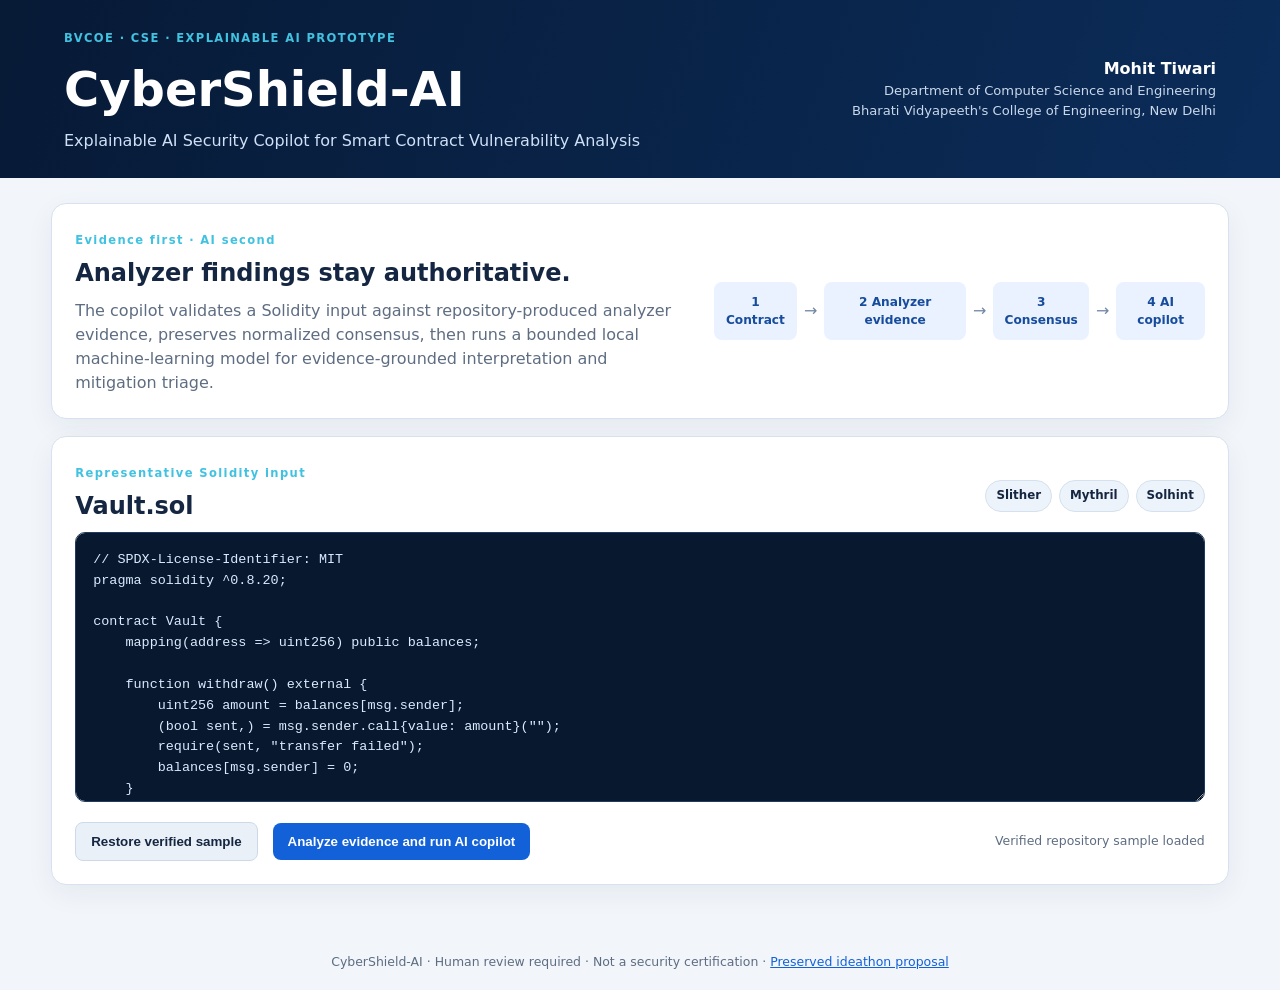
==== commit ca1de282: "Replace proposal landing page with live copilot interface" ====
--- a/index.html
+++ b/index.html
@@ -1,284 +1,9 @@
 <!doctype html>
-<html lang="en">
-<head>
-  <meta charset="utf-8">
-  <meta name="viewport" content="width=device-width,initial-scale=1">
-  <meta name="description" content="CyberShield AI — Explainable AI Copilot for Smart Contract Security. International ideathon proposal.">
-  <title>CyberShield AI — Ideathon Proposal</title>
-  <link rel="stylesheet" href="styles.css">
-</head>
-<body>
-  <main class="proposal" aria-label="CyberShield AI four-page ideathon proposal">
-
-    <!-- PAGE 1 — TITLE & IDEA -->
-    <section class="page page-one" aria-labelledby="p1-title">
-      <div class="orb orb-one"></div><div class="orb orb-two"></div><div class="grid-glow"></div>
-      <header class="page-header">
-        <img class="brand" src="assets/logo.svg" alt="CyberShield AI">
-        <div class="header-meta"><span class="live-dot"></span> IDEATHON PROPOSAL · 2026</div>
-      </header>
-
-      <div class="hero-grid">
-        <div class="hero-copy">
-          <div class="eyebrow"><svg><use href="assets/icons/icons.svg#shield"></use></svg> EXPLAINABLE · MULTI-ENGINE · DEV-FIRST</div>
-          <h1 id="p1-title">Secure smart contracts<br><span>before they secure</span><span>value.</span></h1>
-          <div class="submission-meta" aria-label="Submission details">
-            <div class="submission-label">SUBMITTED BY</div>
-            <div class="submission-name"><strong>Mohit Tiwari</strong><span>Assistant Professor · Department of Computer Science &amp; Engineering</span></div>
-            <div class="submission-affiliation">Bharati Vidyapeeth's College of Engineering · New Delhi, India</div>
-            <div class="submission-contact"><span><b>Email:</b> mohit.t.bvcoe@gmail.com</span><span><b>Team:</b> CyberShield AI (Solo Innovation)</span></div>
-            <div class="submission-event"><span>IDEATHON SUBMISSION</span><b>INNOSTORM 2026</b></div>
-          </div>
-          <p class="hero-sub">An explainable AI copilot that correlates analyzer findings with code context, supporting evidence, and remediation guidance.</p>
-          <p class="platform-statement">CyberShield AI is an Explainable AI platform for secure Solidity smart contract development and blockchain security.</p>
-          <div class="hero-actions">
-            <div class="primary-pill">SCAN → INTERPRET → REVIEW</div>
-            <div class="trust-note"><strong>Human-in-the-loop</strong><span>AI advises. Teams approve.</span></div>
-          </div>
-        </div>
-
-        <div class="hero-visual" aria-label="CyberShield concept security analysis preview">
-          <div class="visual-top"><span><i></i> CONCEPT ANALYSIS</span><b>VaultGuard.sol</b><em>EXAMPLE</em></div>
-          <div class="score-ring"><div><strong>82</strong><span>RISK</span></div></div>
-          <div class="signal-row"><span><i class="critical"></i>2 critical</span><span><i class="warning"></i>5 warnings</span><span><i class="passed"></i>31 passed</span></div>
-          <div class="finding-card">
-            <div class="finding-line"><span>CRITICAL</span><b>Reentrancy in withdraw()</b><em>HIGH</em></div>
-            <div class="code-mini"><i>42</i><code>msg.sender.call{value: amount}("");</code></div>
-            <div class="reason-mini"><svg><use href="assets/icons/icons.svg#brain"></use></svg><p><b>Potential exploit path</b> State updates occur after the external call, which may permit recursive withdrawals.</p></div>
-          </div>
-          <div class="visual-footer"><span>SLITHER ✓</span><span>MYTHRIL ✓</span><span>SOLHINT ✓</span><b>CONSENSUS 3/3</b></div>
-        </div>
-      </div>
-
-      <div class="problem-strip">
-        <div class="problem-lead"><span class="section-kicker">THE PROBLEM</span><h2>Detection exists.<br>Interpretation is fragmented.</h2></div>
-        <div class="pain-stat"><strong>Fragmented</strong><span>scanner outputs</span></div>
-        <div class="pain-stat"><strong>Unprioritized</strong><span>alerts across tools</span></div>
-        <div class="pain-stat"><strong>Opaque</strong><span>AI recommendations</span></div>
-        <div class="pain-stat"><strong>Late-stage</strong><span>security reviews</span></div>
-      </div>
-
-      <div class="solution-block">
-        <div class="solution-intro">
-          <div class="section-kicker blue">THE SOLUTION</div>
-          <h2>One review layer for security evidence.</h2>
-          <p>CyberShield AI links deterministic analyzer outputs with contextual AI reasoning, source references, and suggested remediation for developer review.</p>
-        </div>
-        <div class="features-grid">
-          <div class="why-heading">Why CyberShield AI?</div>
-          <article><span class="feature-icon"><svg><use href="assets/icons/icons.svg#scan"></use></svg></span><h3>Multi-tool security consensus</h3><p>Records agreement across Slither, Mythril, and Solhint.</p></article>
-          <article><span class="feature-icon violet"><svg><use href="assets/icons/icons.svg#brain"></use></svg></span><h3>Explainable AI reasoning</h3><p>Links risk interpretation to code and analyzer evidence.</p></article>
-          <article><span class="feature-icon cyan"><svg><use href="assets/icons/icons.svg#explain"></use></svg></span><h3>Human-in-the-loop decision making</h3><p>Developers review findings, suggestions, and risk disposition.</p></article>
-          <article><span class="feature-icon orange"><svg><use href="assets/icons/icons.svg#gauge"></use></svg></span><h3>Developer-first workflow</h3><p>Organizes analysis around review and readiness assessment.</p></article>
-        </div>
-      </div>
-
-      <div class="decision-bridge" aria-label="CyberShield transformation from analyzer findings to deployment readiness assessment">
-        <div class="bridge-label"><span>FROM NOISE TO DECISION</span><b>A continuous security feedback loop</b></div>
-        <div class="bridge-step muted"><i>01</i><p><b>Raw findings</b><span>different formats · duplicate alerts</span></p></div><em>→</em>
-        <div class="bridge-step blue"><i>02</i><p><b>Correlated evidence</b><span>agreement · preconditions · context</span></p></div><em>→</em>
-        <div class="bridge-step violet"><i>03</i><p><b>Reviewed action</b><span>explain · suggest · review · assess</span></p></div>
-      </div>
-
-      <footer class="impact-footer">
-        <div class="impact-label"><span>EXPECTED IMPACT</span><b>A more reviewable security workflow.</b></div>
-        <div class="metric"><strong>Evidence</strong><span>findings linked to sources</span></div>
-        <div class="metric"><strong>Priority</strong><span>shared criteria for triage</span></div>
-        <div class="metric"><strong>Review</strong><span>human-approved remediation</span></div>
-        <div class="page-no">01 / 04</div>
-      </footer>
-    </section>
-
-    <!-- PAGE 2 — METHODOLOGY -->
-    <section class="page page-two" aria-labelledby="p2-title">
-      <header class="page-header compact">
-        <img class="brand small" src="assets/logo.svg" alt="CyberShield AI">
-        <div class="page-label">METHODOLOGY · SYSTEM DESIGN</div>
-      </header>
-      <div class="title-row">
-        <div><span class="section-kicker">HOW IT WORKS</span><h2 id="p2-title">Deterministic detection.<br><span>Intelligent explanation.</span></h2></div>
-        <p>The proposed system normalizes analyzer findings, records cross-tool agreement, and links each AI recommendation to source code and evidence.</p>
-      </div>
-
-      <div class="architecture-wrap">
-        <div class="diagram-caption"><span>REFERENCE ARCHITECTURE</span><em>proposed · modular · evidence-linked</em></div>
-        <img src="assets/architecture.svg" alt="CyberShield AI reference architecture">
-      </div>
-
-      <div class="methodology-grid">
-        <article class="method-card workflow-card">
-          <div class="card-heading"><span class="iconbox"><svg><use href="assets/icons/icons.svg#layers"></use></svg></span><div><b>Workflow</b><small>Five proposed review phases</small></div></div>
-          <img src="assets/workflow.svg" alt="Five-stage workflow from contract ingestion to readiness assessment">
-        </article>
-        <article class="method-card data-card">
-          <div class="card-heading"><span class="iconbox cyan"><svg><use href="assets/icons/icons.svg#database"></use></svg></span><div><b>Data flow</b><small>Evidence remains linked</small></div></div>
-          <div class="flow-stack">
-            <div><span>01</span><p><b>Source layer</b><small>AST · bytecode · metadata</small></p></div>
-            <i></i>
-            <div><span>02</span><p><b>Evidence layer</b><small>findings · traces · uncertainty</small></p></div>
-            <i></i>
-            <div><span>03</span><p><b>Decision layer</b><small>risk · suggestion · assessment</small></p></div>
-          </div>
-        </article>
-        <article class="method-card ai-card">
-          <div class="card-heading"><span class="iconbox violet"><svg><use href="assets/icons/icons.svg#brain"></use></svg></span><div><b>AI reasoning pipeline</b><small>Constrained by tool evidence</small></div></div>
-          <div class="reason-chain">
-            <div><b>GROUND</b><span>retrieve code + tool traces</span></div><i>→</i>
-            <div><b>ASSESS</b><span>compare preconditions with evidence</span></div><i>→</i>
-            <div><b>EXPLAIN</b><span>impact in plain language</span></div><i>→</i>
-            <div><b>SUGGEST</b><span>propose code change for review</span></div>
-          </div>
-          <div class="guardrail-row"><span>✓ Human approval required</span><span>✓ Uncertainty disclosed</span><span>✓ Evidence retained</span></div>
-        </article>
-      </div>
-
-      <div class="method-footer"><div><b>READINESS POLICY</b> The assessment flags unresolved critical findings; release authority remains with the responsible team.</div><span class="page-no">02 / 04</span></div>
-    </section>
-
-    <!-- PAGE 3 — PROTOTYPE -->
-    <section class="page page-three" aria-labelledby="p3-title">
-      <header class="page-header compact">
-        <img class="brand small" src="assets/logo.svg" alt="CyberShield AI">
-        <div class="page-label">CONCEPT PROTOTYPE · ILLUSTRATIVE DATA</div>
-      </header>
-      <div class="title-row prototype-title">
-        <div><span class="section-kicker">EXPERIENCE</span><h2 id="p3-title">Security evidence,<br><span>organized for review.</span></h2></div>
-        <p>Concept interface showing how engineering, security, and release owners could inspect findings, evidence, and suggested remediation.</p>
-      </div>
-
-      <div class="product-stage">
-        <div class="browser-chrome"><div class="traffic"><i></i><i></i><i></i></div><div class="urlbar"><svg><use href="assets/icons/icons.svg#lock"></use></svg> CyberShield AI / concept prototype / vaultguard</div><div class="avatar">AM</div></div>
-        <div class="product-shell">
-          <aside class="sidebar">
-            <img src="assets/logo.svg" alt="CyberShield AI">
-            <nav><a class="active"><svg><use href="assets/icons/icons.svg#chart"></use></svg>Overview</a><a><svg><use href="assets/icons/icons.svg#scan"></use></svg>Scans <b>2</b></a><a><svg><use href="assets/icons/icons.svg#report"></use></svg>Assessments</a><a><svg><use href="assets/icons/icons.svg#code"></use></svg>Projects</a></nav>
-            <div class="side-project"><span>PROJECT</span><b>VaultGuard</b><small>main · 0x91…d42</small></div>
-            <div class="side-bottom"><span class="status-dot"></span> Prototype environment</div>
-          </aside>
-          <div class="app-main">
-            <div class="app-top"><div><span>Dashboard · illustrative data</span><b>VaultGuard Security Center</b></div><div class="app-actions"><button class="ghost-btn">Export assessment</button><button class="scan-btn"><svg><use href="assets/icons/icons.svg#bolt"></use></svg> New scan</button></div></div>
-            <div class="kpi-row">
-              <div class="risk-kpi"><div class="mini-ring"><strong>82</strong></div><p><b>High risk</b><span>illustrative composite score</span></p></div>
-              <div><span>CRITICAL</span><strong class="red">02</strong><small>requires action</small></div>
-              <div><span>HIGH</span><strong class="amber">05</strong><small>review before assessment</small></div>
-              <div><span>FUNCTIONS</span><strong>38/40</strong><small>analyzed in this example</small></div>
-            </div>
-            <div class="dashboard-grid">
-              <section class="dash-card findings">
-                <div class="dash-head"><div><b>Prioritized findings</b><span>Informed by cross-tool agreement</span></div><button>View all 12</button></div>
-                <div class="finding-row selected"><span class="sev critical">C</span><div><b>Reentrancy in withdraw()</b><small>VaultGuard.sol · line 42</small></div><em>3/3 engines</em><strong>HIGH</strong></div>
-                <div class="finding-row"><span class="sev high">H</span><div><b>Unchecked return value</b><small>PaymentRouter.sol · line 118</small></div><em>2/3 engines</em><strong>HIGH</strong></div>
-                <div class="finding-row"><span class="sev medium">M</span><div><b>Timestamp dependence</b><small>RewardsPool.sol · line 77</small></div><em>1/3 engines</em><strong>MED</strong></div>
-              </section>
-              <section class="dash-card heatmap">
-                <div class="dash-head"><div><b>Risk heatmap</b><span>Modules × severity</span></div><small>ILLUSTRATIVE</small></div>
-                <div class="heat-labels"><span>Vault</span><i class="h5"></i><i class="h4"></i><i class="h2"></i><i class="h1"></i><span>Router</span><i class="h3"></i><i class="h4"></i><i class="h2"></i><i class="h0"></i><span>Rewards</span><i class="h1"></i><i class="h2"></i><i class="h3"></i><i class="h1"></i><span>Access</span><i class="h0"></i><i class="h1"></i><i class="h1"></i><i class="h0"></i></div>
-                <div class="heat-legend"><span>low</span><i></i><i></i><i></i><i></i><i></i><span>critical</span></div>
-              </section>
-              <section class="dash-card ai-panel">
-                <div class="dash-head"><div><b><span class="ai-spark">✦</span> AI explanation</b><span>Linked to analyzer evidence</span></div><small class="confidence">Review required</small></div>
-                <p><strong>Why this matters.</strong> <code>withdraw()</code> transfers ETH before reducing the sender’s balance. A malicious fallback may re-enter before the update, enabling repeated withdrawals if no guard prevents them.</p>
-                <div class="exploit-path"><span>ATTACKER</span><i>→</i><span>withdraw()</span><i>→</i><span>fallback()</span><i>↻</i></div>
-                <div class="evidence"><span>Evidence</span><b>Slither: reentrancy-eth</b><b>Mythril: SWC-107</b><b>Trace: 4 calls</b></div>
-              </section>
-              <section class="dash-card code-panel">
-                <div class="dash-head"><div><b>Suggested secure code change</b><span>Checks–Effects–Interactions</span></div><button class="copy">Copy suggestion</button></div>
-                <div class="diff"><div><i>41</i><code>uint256 amount = balances[msg.sender];</code></div><div class="minus"><i>42</i><code>- (bool ok,) = msg.sender.call{value: amount}("");</code></div><div class="plus"><i>42</i><code>+ balances[msg.sender] = 0;</code></div><div class="plus"><i>43</i><code>+ (bool ok,) = msg.sender.call{value: amount}("");</code></div><div><i>44</i><code>require(ok, "Transfer failed");</code></div></div>
-                <div class="recommend-footer"><span><svg><use href="assets/icons/icons.svg#check"></use></svg> Developer validation required</span><button>Draft PR · planned ↗</button></div>
-              </section>
-            </div>
-          </div>
-        </div>
-      </div>
-
-      <div class="prototype-captions">
-        <div><span>01</span><b>Landing & onboarding</b><small>Project context and scan scope</small></div>
-        <div><span>02</span><b>Upload contract</b><small>Solidity file · repository planned</small></div>
-        <div><span>03</span><b>Readiness assessment</b><small>Evidence + ownership + disposition</small></div>
-        <div><span>04</span><b>Explain & remediate</b><small>Risk context, reasoning, suggestion</small></div>
-      </div>
-      <div class="page-three-footer"><span>DESIGN PRINCIPLE</span><b>Progressive disclosure keeps the overview concise while retaining access to supporting evidence.</b><span class="page-no">03 / 04</span></div>
-    </section>
-
-    <!-- PAGE 4 — STRUCTURAL DESIGN & FEASIBILITY -->
-    <section class="page page-four" aria-labelledby="p4-title">
-      <header class="page-header compact">
-        <img class="brand small" src="assets/logo.svg" alt="CyberShield AI">
-        <div class="page-label">STRUCTURAL DESIGN · FEASIBILITY · SCALE</div>
-      </header>
-      <div class="title-row feasibility-title">
-        <div><span class="section-kicker">EXECUTION PLAN</span><h2 id="p4-title">Implementation path.<br><span>Scope for expansion.</span></h2></div>
-        <p>The proposal combines established open-source analyzers with a modular reasoning layer, explicit evidence storage, and staged developer validation.</p>
-      </div>
-
-      <div class="feasibility-grid">
-        <section class="stack-card panel">
-          <div class="panel-title"><span>TECHNOLOGY STACK</span><small>proposed implementation stack</small></div>
-          <div class="stack-grid">
-            <div><span class="tech-logo react">⚛</span><p><b>React</b><small>Frontend</small></p></div>
-            <div><span class="tech-logo fast">F</span><p><b>FastAPI</b><small>Backend</small></p></div>
-            <div><span class="tech-logo ai">✦</span><p><b>OpenAI or Gemini</b><small>LLM provider abstraction</small></p></div>
-            <div><span class="tech-logo secure">S</span><p><b>Slither · Mythril · Solhint</b><small>Security engines</small></p></div>
-            <div><span class="tech-logo db">PG</span><p><b>PostgreSQL</b><small>Evidence store</small></p></div>
-            <div><span class="tech-logo docker">◇</span><p><b>Docker</b><small>Containerized analyzer workers</small></p></div>
-            <div><span class="tech-logo git">⌁</span><p><b>GitHub</b><small>Version control + CI</small></p></div>
-          </div>
-        </section>
-
-        <section class="innovation-card panel">
-          <div class="panel-title"><span>INNOVATION HIGHLIGHTS</span><small>proposed differentiation</small></div>
-          <div class="innovation-list">
-            <div><b>01</b><p><strong>Consensus with provenance</strong><span>Cross-tool agreement is recorded, not treated as proof.</span></p></div>
-            <div><b>02</b><p><strong>Evidence-grounded AI</strong><span>Reasoning begins with code and analyzer evidence.</span></p></div>
-            <div><b>03</b><p><strong>Explanation as interface</strong><span>Findings retain source references and rationale.</span></p></div>
-            <div><b>04</b><p><strong>Readiness assessment</strong><span>Outputs support an explicit release review.</span></p></div>
-          </div>
-        </section>
-
-        <section class="comparison-card panel">
-          <div class="panel-title"><span>COMPETITIVE ADVANTAGE</span><small>integration scope · not an audit replacement</small></div>
-          <table>
-            <thead><tr><th>Capability</th><th>Single<br>analyzer</th><th>Point-in-time<br>audit</th><th>CyberShield<br>AI</th></tr></thead>
-            <tbody>
-              <tr><td>Cross-tool correlation</td><td>Limited</td><td>Varies</td><td class="win">Proposed</td></tr>
-              <tr><td>Traceable AI explanation</td><td>Limited</td><td>Analyst-led</td><td class="win">Proposed</td></tr>
-              <tr><td>AI-assisted remediation</td><td>Varies</td><td>Analyst-led</td><td class="win">Proposed</td></tr>
-              <tr><td>CI/CD readiness assessment</td><td>Varies</td><td>Point-in-time</td><td class="win">Planned</td></tr>
-              <tr><td>Recorded human disposition</td><td>Varies</td><td>Common</td><td class="win">Proposed</td></tr>
-            </tbody>
-          </table>
-          <div class="legend"><span>Proposed = architecture scope</span><span>Planned = roadmap item</span><span>Other tools vary by provider</span></div>
-        </section>
-
-        <section class="model-card panel">
-          <div class="panel-title"><span>COMMERCIALIZATION</span><small>applications + GTM hypotheses</small></div>
-          <div class="model-top"><div><span>BUSINESS MODEL</span><b>Freemium SaaS</b><small>Proposed tiers: Community → Team → Enterprise</small></div><div class="arr">→</div><div><span>GO-TO-MARKET</span><b>Pilot through developer tooling</b><small>GitHub app · IDE extension · audit partners (planned)</small></div></div>
-          <div class="application-row"><span>DeFi protocols</span><span>Token platforms</span><span>DAOs</span><span>Audit firms</span><span>Web3 enterprises</span></div>
-          <div class="revenue-row"><div><b>$ / developer</b><span>Pro seats</span></div><div><b>$ / scan volume</b><span>API usage</span></div><div><b>Annual contract</b><span>Enterprise</span></div></div>
-        </section>
-      </div>
-
-      <section class="roadmap panel">
-        <div class="panel-title"><span>12-MONTH DELIVERY ROADMAP</span><small>discovery → evaluated product</small></div>
-        <div class="timeline">
-          <div class="phase done"><i>01</i><p><span>PROPOSED · 0–8 WEEKS</span><b>Validate</b><small>Threat corpus · 3 analyzers · evidence schema</small></p></div>
-          <div class="phase"><i>02</i><p><span>MONTH 3–4</span><b>Pilot</b><small>Reviewer agreement · explanation utility</small></p></div>
-          <div class="phase"><i>03</i><p><span>MONTH 5–8</span><b>Productize</b><small>Teams · API · GitHub integration · billing</small></p></div>
-          <div class="phase"><i>04</i><p><span>MONTH 9–12</span><b>Evaluate expansion</b><small>Enterprise controls · chain-specific benchmarks</small></p></div>
-        </div>
-      </section>
-
-      <section class="innovator-card panel">
-        <div class="panel-title"><span>ABOUT THE INNOVATOR</span><small>project lead</small></div>
-        <p>Mohit Tiwari is an Assistant Professor in the Department of Computer Science &amp; Engineering at Bharati Vidyapeeth's College of Engineering, New Delhi. His work focuses on cybersecurity, blockchain security, explainable AI, secure software engineering, and AI-assisted developer tools. CyberShield AI extends his ongoing work toward improving secure smart contract development through explainable and evidence-driven security analysis.</p>
-      </section>
-
-      <div class="future-impact">
-        <div class="future"><span>FUTURE SCOPE</span><p><b>Multi-chain analysis</b><i></i><b>Continuous monitoring</b><i></i><b>Approval-gated remediation research</b><i></i><b>Private-model deployment</b></p></div>
-        <div class="north-star"><span>EXPECTED IMPACT</span><strong>Broaden access to evidence-oriented smart-contract security workflows across teams with different levels of security expertise.</strong></div>
-        <span class="page-no">04 / 04</span>
-      </div>
-    </section>
-  </main>
-</body>
-</html>
+<html lang="en"><head><meta charset="utf-8"><meta name="viewport" content="width=device-width,initial-scale=1"><meta name="description" content="CyberShield-AI: evidence-grounded explainable AI security copilot for Solidity vulnerability analysis."><title>CyberShield-AI | Explainable Security Copilot</title><link rel="stylesheet" href="copilot.css"></head>
+<body><header class="site-header"><div class="brand-block"><span class="kicker">BVCOE · CSE · EXPLAINABLE AI PROTOTYPE</span><h1>CyberShield-AI</h1><p>Explainable AI Security Copilot for Smart Contract Vulnerability Analysis</p></div><div class="owner"><strong>Mohit Tiwari</strong><span>Department of Computer Science and Engineering</span><span>Bharati Vidyapeeth's College of Engineering, New Delhi</span></div></header>
+<main><section class="intro card"><div><span class="kicker">Evidence first · AI second</span><h2>Analyzer findings stay authoritative.</h2><p>The copilot validates a Solidity input against repository-produced analyzer evidence, preserves normalized consensus, then runs a bounded local machine-learning model for evidence-grounded interpretation and mitigation triage.</p></div><div class="flow"><span>1 Contract</span><i>→</i><span>2 Analyzer evidence</span><i>→</i><span>3 Consensus</span><i>→</i><span>4 AI copilot</span></div></section>
+<section class="input-card card"><div class="section-head"><div><span class="kicker">Representative Solidity input</span><h2>Vault.sol</h2></div><div class="badges"><span>Slither</span><span>Mythril</span><span>Solhint</span></div></div><textarea id="source" spellcheck="false" aria-label="Solidity contract source"></textarea><div class="controls"><button id="load-sample" type="button" class="secondary">Restore verified sample</button><button id="analyze" type="button" class="primary">Analyze evidence and run AI copilot</button><span id="mode">Waiting for analysis</span></div></section>
+<section id="results" hidden><section class="evidence-zone card" aria-labelledby="evidence-title"><div class="zone-title"><div><span class="label deterministic">DETERMINISTIC ANALYZER EVIDENCE</span><h2 id="evidence-title">Normalized findings and correlation</h2></div><span id="evidence-status" class="verified">HASH VERIFIED</span></div><div id="analyzer-summary" class="analyzer-summary"></div><div id="consensus" class="consensus-grid"></div><div class="authority-note"><strong>Authority rule:</strong> this section is immutable input to the copilot. AI inference cannot add, remove, change severity, or rewrite analyzer findings.</div></section>
+<section class="ai-zone card" aria-labelledby="ai-title"><div class="zone-title"><div><span class="label ai">AI-GENERATED INTERPRETATION / GUIDANCE</span><h2 id="ai-title">Evidence-grounded security copilot</h2></div><span class="model-badge">Local ML · priority-model v1.0</span></div><div class="ai-grid"><article class="priority"><span>MODEL ACTION CLASS</span><strong id="priority"></strong><div id="probability"></div><p id="interpretation"></p></article><article><h3>Evidence that caused this recommendation</h3><div id="causes" class="causes"></div></article><article><h3>Mitigation guidance</h3><ol id="guidance"></ol></article><article><h3>Copilot scope</h3><p id="scope"></p></article></div></section>
+<section class="audit-row card"><div><span>Evidence bundle</span><strong id="bundle-id"></strong></div><div><span>Model input digest</span><strong id="input-digest"></strong></div><div><span>Separation check</span><strong>Analyzer object unchanged ✓</strong></div><button id="download" type="button" class="secondary">Download audit JSON</button></section></section></main>
+<footer>CyberShield-AI · Human review required · Not a security certification · <a href="ideathon-proposal.html">Preserved ideathon proposal</a></footer><script src="copilot-core.js"></script><script src="copilot-app.js"></script></body></html>
--- a/copilot.css
+++ b/copilot.css
@@ -0,0 +1 @@
+:root{--navy:#071a36;--ink:#142641;--muted:#5e6d82;--line:#d7e1ef;--soft:#f2f6fb;--blue:#1261d8;--violet:#6941c6;--red:#c9364f;--amber:#b75d00;--green:#087a5b}*{box-sizing:border-box}body{margin:0;background:var(--soft);color:var(--ink);font-family:Inter,ui-sans-serif,system-ui,-apple-system,"Segoe UI",sans-serif;line-height:1.5}.site-header{background:linear-gradient(110deg,#071a36,#0b2c59);color:#fff;padding:25px max(5vw,25px);display:flex;justify-content:space-between;align-items:center;gap:30px}.site-header h1{margin:4px 0;font-size:clamp(2rem,4vw,3rem)}.site-header p{margin:0;color:#cfe0f7}.kicker{font-size:.72rem;letter-spacing:.12em;font-weight:850;color:#41c2e0}.owner{display:flex;flex-direction:column;text-align:right;color:#c9d8eb;font-size:.82rem}.owner strong{color:#fff;font-size:1rem}main{width:min(1220px,92vw);margin:25px auto 50px;display:grid;gap:17px}.card{background:#fff;border:1px solid var(--line);border-radius:15px;box-shadow:0 9px 28px rgba(7,26,54,.06);padding:23px}.intro{display:grid;grid-template-columns:1.25fr 1fr;gap:25px;align-items:center}.intro h2,.section-head h2,.zone-title h2{margin:4px 0 8px}.intro p{margin:0;color:var(--muted)}.flow{display:flex;align-items:center;gap:7px;justify-content:flex-end}.flow span{background:#eaf2ff;color:#174c9c;border-radius:8px;padding:11px 10px;font-weight:800;font-size:.76rem;text-align:center}.flow i{font-style:normal;color:#7488a4}.section-head,.zone-title,.controls,.audit-row{display:flex;align-items:center;justify-content:space-between;gap:15px}.badges{display:flex;gap:7px}.badges span{background:#edf3fa;border:1px solid #d6e1ef;border-radius:999px;padding:6px 10px;font-size:.74rem;font-weight:800}textarea{width:100%;min-height:270px;background:#08192f;color:#dceaff;border:1px solid #203b62;border-radius:10px;padding:17px;font:500 .84rem/1.55 ui-monospace,SFMono-Regular,Consolas,monospace;resize:vertical}.controls{justify-content:flex-start;margin-top:13px}.controls span{margin-left:auto;color:var(--muted);font-size:.78rem}.primary,.secondary{border:0;border-radius:8px;padding:11px 15px;font-weight:800;cursor:pointer}.primary{background:var(--blue);color:#fff}.secondary{background:#eaf0f8;color:var(--ink);border:1px solid #ccd9e9}.evidence-zone{border-top:5px solid var(--blue)}.ai-zone{border-top:5px solid var(--violet);margin-top:17px}.label{display:inline-block;font-size:.68rem;letter-spacing:.1em;font-weight:900;padding:5px 8px;border-radius:5px}.label.deterministic{color:#0b4fae;background:#e8f1ff}.label.ai{color:#5c35ba;background:#f0eaff}.verified,.model-badge{border-radius:999px;padding:8px 11px;font-size:.72rem;font-weight:850}.verified{background:#e5f7f0;color:var(--green)}.model-badge{background:#f0eaff;color:var(--violet)}.analyzer-summary{display:grid;grid-template-columns:repeat(3,1fr);gap:10px;margin:18px 0}.analyzer-summary article{border:1px solid var(--line);border-radius:9px;padding:12px}.analyzer-summary span,.priority>span,.audit-row span{display:block;color:var(--muted);font-size:.68rem;letter-spacing:.06em;font-weight:800}.analyzer-summary strong{display:block;font-size:1.25rem;margin:4px 0}.analyzer-summary small{color:var(--green);font-weight:750}.consensus-grid{display:grid;grid-template-columns:1.25fr .75fr;gap:12px}.finding{border:1px solid #f0c8cf;background:#fff8f9;border-radius:10px;padding:15px}.finding.low{border-color:#f1d5b7;background:#fffaf3}.finding-head{display:flex;justify-content:space-between;gap:10px}.finding-head h3{margin:0}.severity{background:var(--red);color:#fff;border-radius:5px;padding:5px 8px;font-size:.7rem;font-weight:900}.finding.low .severity{background:var(--amber)}.metrics{display:flex;gap:8px;flex-wrap:wrap;margin:9px 0}.metrics span,.source-chip{background:#fff;border:1px solid var(--line);border-radius:6px;padding:5px 7px;font-size:.72rem;font-weight:750}.finding p{margin:8px 0;color:#455873}.sources{display:flex;gap:6px;flex-wrap:wrap}.authority-note{margin-top:13px;background:#edf5ff;border-left:4px solid var(--blue);padding:12px;color:#40536e;font-size:.83rem}.ai-grid{display:grid;grid-template-columns:1fr 1fr;gap:11px;margin-top:18px}.ai-grid article{border:1px solid #ded8ef;background:#fcfbff;border-radius:10px;padding:15px}.ai-grid h3{margin:0 0 9px;font-size:1rem}.priority strong{display:block;font-size:2rem;color:var(--red);margin:4px 0}.probbar{height:8px;background:#e9e4f5;border-radius:999px;overflow:hidden;margin:7px 0}.probbar i{display:block;height:100%;background:var(--violet)}.priority p,.ai-grid article p{color:#46566f}.causes{display:grid;gap:7px}.cause{display:grid;grid-template-columns:1fr auto;gap:8px;align-items:center}.cause span{font-size:.82rem}.cause b{color:var(--violet);font-size:.78rem}.cause em{grid-column:1/3;height:5px;background:#eeeaf7;border-radius:999px;overflow:hidden}.cause em i{display:block;height:100%;background:var(--violet)}ol{margin:0;padding-left:20px}li+li{margin-top:7px}.audit-row{margin-top:17px;flex-wrap:wrap}.audit-row>div{min-width:180px}.audit-row strong{font-size:.76rem;overflow-wrap:anywhere}.audit-row button{margin-left:auto}footer{text-align:center;color:var(--muted);padding:18px;font-size:.78rem}footer a{color:var(--blue)}@media(max-width:850px){.site-header,.intro,.consensus-grid,.ai-grid{grid-template-columns:1fr;display:grid}.owner{text-align:left}.flow{justify-content:flex-start;flex-wrap:wrap}.analyzer-summary{grid-template-columns:1fr}.zone-title,.section-head{align-items:flex-start;flex-direction:column}.controls{flex-wrap:wrap}.controls span{margin-left:0}.audit-row button{margin-left:0}}@media(max-width:520px){.badges{flex-wrap:wrap}.flow i{display:none}.flow span{width:100%}}
